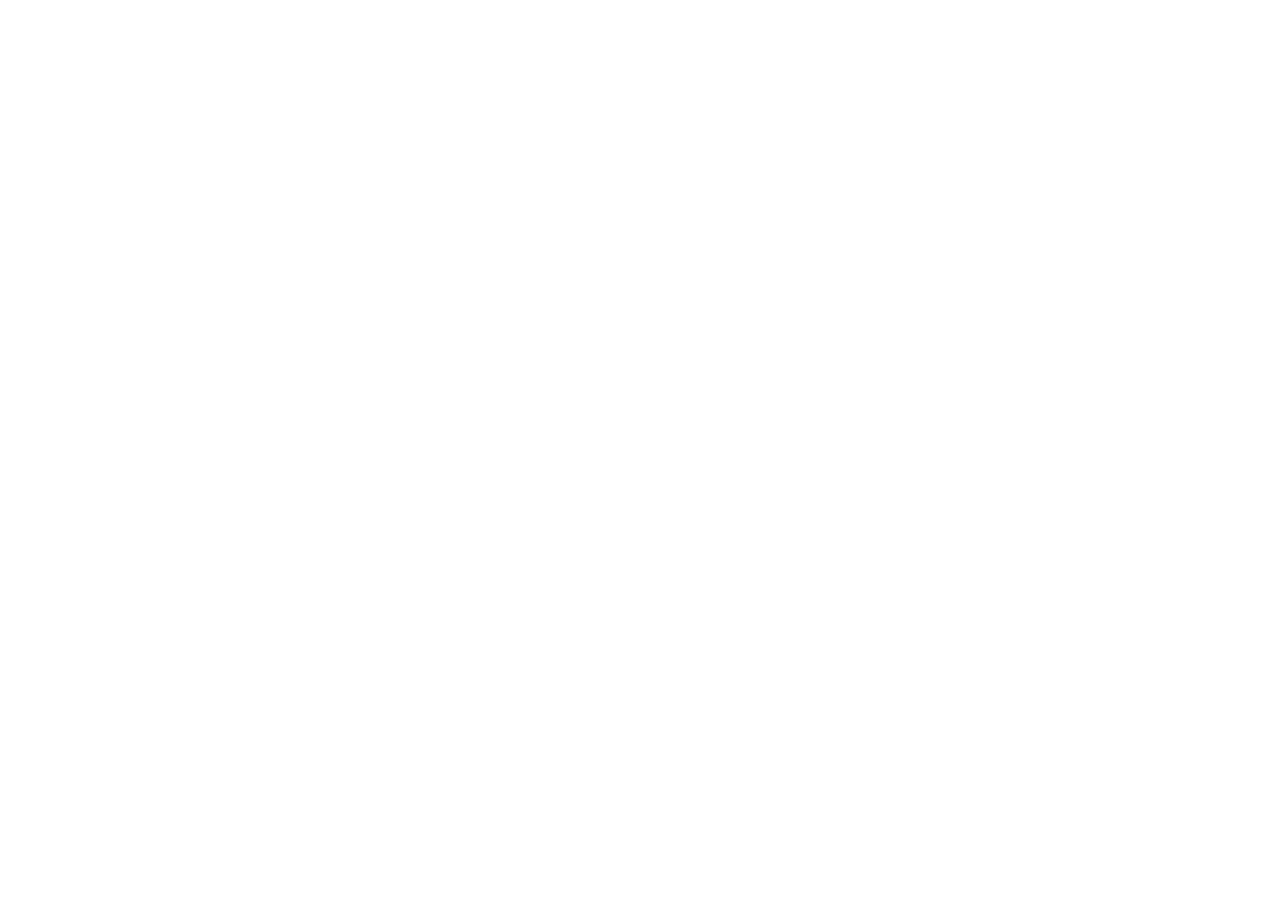
==== app/index.html @ c145f0f5 "'structure'" ====
<!DOCTYPE html>
<html lang="en">

<head>
  <meta charset="UTF-8">
  <meta name="viewport" content="width=device-width, initial-scale=1.0">
  <title>Document</title>
  <link rel="stylesheet" href="css/style.min.css">
</head>

<body>

  <header class="header"></header>
  <div class="wrapper">
    <main class="main"></main>
    <footer class="footer"></footer>
  </div>



  <script src="js/main.min.js"></script>
</body>

</html>
---- app/css/style.min.css ----
html{-webkit-box-sizing:border-box;box-sizing:border-box}*,*::after,*::before{-webkit-box-sizing:inherit;box-sizing:inherit}ul[class],ol[class]{padding:0}body,h1,h2,h3,h4,h5,h6,p,ul,ol,li,figure,figcaption,blockquote,dl,dd{margin:0}ul[class]{list-style:none}img{max-width:100%;display:block}input,button,textarea,select{font:inherit}a{text-decoration:none}html,body{height:100%}.wrapper{display:-webkit-box;display:-ms-flexbox;display:flex;-webkit-box-orient:vertical;-webkit-box-direction:normal;-ms-flex-direction:column;flex-direction:column;min-height:100%}.main{-webkit-box-flex:1;-ms-flex:1 0 auto;flex:1 0 auto}.footer{-webkit-box-flex:0;-ms-flex:0 0 auto;flex:0 0 auto}.container{max-width:1200px;margin:0 auto;padding:0 15px}
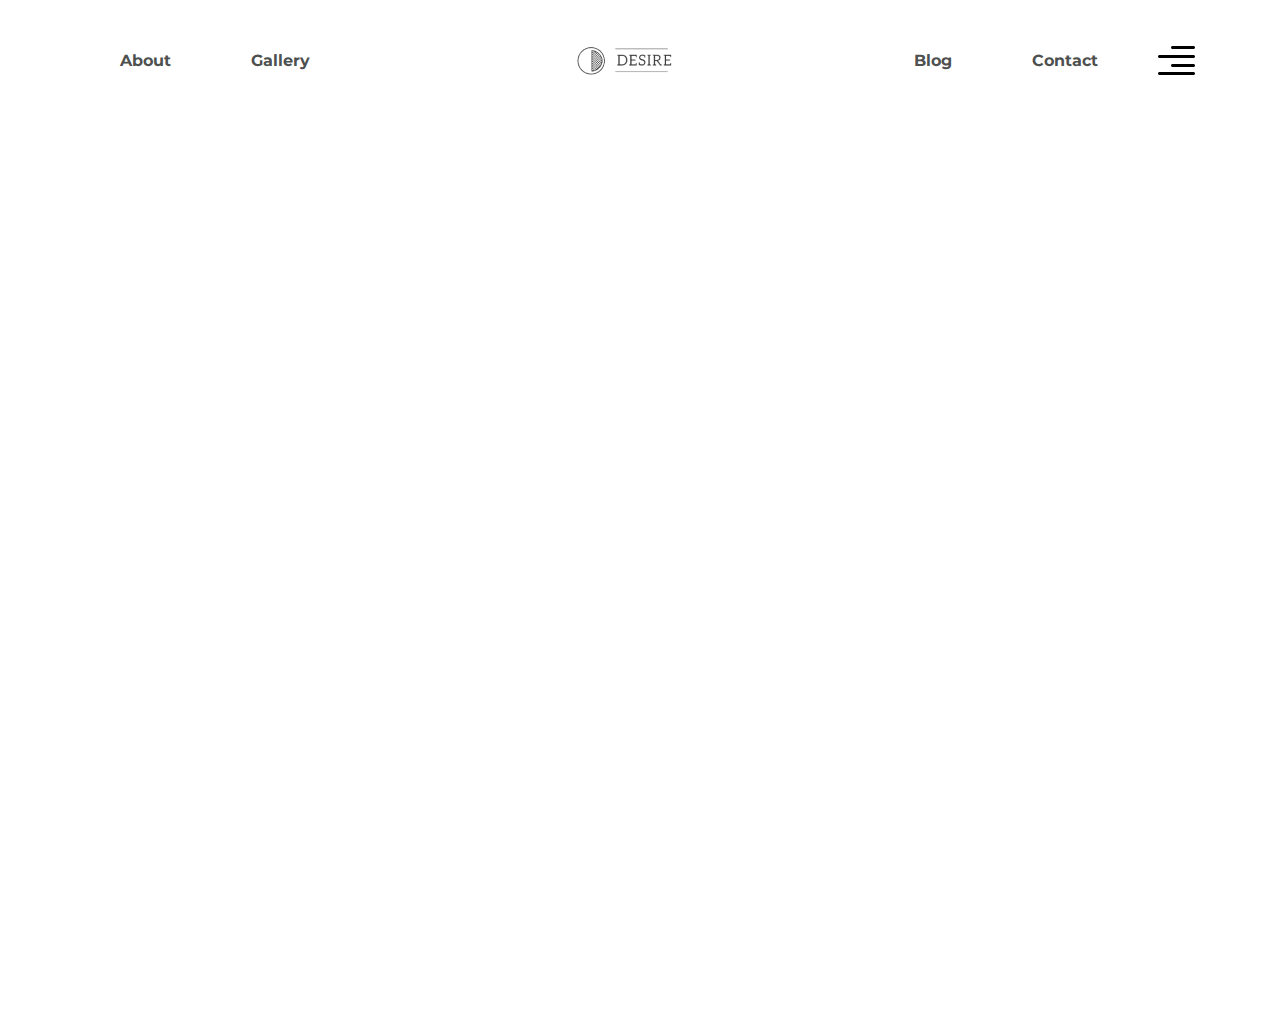
==== commit 6f240d9d: "added header" ====
--- a/app/index.html
+++ b/app/index.html
@@ -5,12 +5,45 @@
   <meta charset="UTF-8">
   <meta name="viewport" content="width=device-width, initial-scale=1.0">
   <title>Document</title>
+  <link rel="preconnect" href="https://fonts.gstatic.com">
+  <link href="https://fonts.googleapis.com/css2?family=Montserrat:wght@700&family=Open+Sans:wght@400;600&display=swap" rel="stylesheet">
   <link rel="stylesheet" href="css/style.min.css">
 </head>
 
 <body>
 
-  <header class="header"></header>
+  <header class="header">
+    <div class="container">
+      <div class="header__inner">
+        <nav class="menu">
+          <ul class="menu__list">
+            <li class="menu__list-item">
+              <a class="menu__list-link" href="#">About</a>
+            </li>
+            <li class="menu__list-item">
+              <a class="menu__list-link" href="#">Gallery</a>
+            </li>
+          </ul>
+        </nav>
+        <a class="logo" href="#">
+          <img src="images/logo.png" alt="logo">
+        </a>
+        <nav class="menu">
+          <ul class="menu__list">
+            <li class="menu__list-item">
+              <a class="menu__list-link" href="#">Blog</a>
+            </li>
+            <li class="menu__list-item">
+              <a class="menu__list-link" href="#">Contact</a>
+            </li>
+          </ul>
+        </nav>
+        <button class="header__btn">
+          <img src="images/icon_menu.svg" alt="icon menu">
+        </button>
+      </div>
+    </div>
+  </header>
   <div class="wrapper">
     <main class="main"></main>
     <footer class="footer"></footer>
--- a/app/css/style.min.css
+++ b/app/css/style.min.css
@@ -1 +1 @@
-html{-webkit-box-sizing:border-box;box-sizing:border-box}*,*::after,*::before{-webkit-box-sizing:inherit;box-sizing:inherit}ul[class],ol[class]{padding:0}body,h1,h2,h3,h4,h5,h6,p,ul,ol,li,figure,figcaption,blockquote,dl,dd{margin:0}ul[class]{list-style:none}img{max-width:100%;display:block}input,button,textarea,select{font:inherit}a{text-decoration:none}html,body{height:100%}.wrapper{display:-webkit-box;display:-ms-flexbox;display:flex;-webkit-box-orient:vertical;-webkit-box-direction:normal;-ms-flex-direction:column;flex-direction:column;min-height:100%}.main{-webkit-box-flex:1;-ms-flex:1 0 auto;flex:1 0 auto}.footer{-webkit-box-flex:0;-ms-flex:0 0 auto;flex:0 0 auto}.container{max-width:1200px;margin:0 auto;padding:0 15px}
+.menu__list-link{font-family:'Montserrat', sans-serif;font-weight:700}html{-webkit-box-sizing:border-box;box-sizing:border-box}*,*::after,*::before{-webkit-box-sizing:inherit;box-sizing:inherit}ul[class],ol[class]{padding:0}body,h1,h2,h3,h4,h5,h6,p,ul,ol,li,figure,figcaption,blockquote,dl,dd{margin:0}ul[class]{list-style:none}img{max-width:100%;display:block}input,button,textarea,select{font:inherit}a{text-decoration:none}html,body{height:100%}body{font-family:'Open Sans', sans-serif;font-weight:400;font-size:16px;line-height:27px}.wrapper{display:-webkit-box;display:-ms-flexbox;display:flex;-webkit-box-orient:vertical;-webkit-box-direction:normal;-ms-flex-direction:column;flex-direction:column;min-height:100%}.main{-webkit-box-flex:1;-ms-flex:1 0 auto;flex:1 0 auto}.footer{-webkit-box-flex:0;-ms-flex:0 0 auto;flex:0 0 auto}.container{max-width:1140px;margin:0 auto;padding:0 15px}.header__inner{display:-webkit-box;display:-ms-flexbox;display:flex;-webkit-box-pack:justify;-ms-flex-pack:justify;justify-content:space-between;-webkit-box-align:center;-ms-flex-align:center;align-items:center;height:120px}.header__btn{background-color:transparent;border:none;padding:0;cursor:pointer}.logo{margin:0 auto}.menu{padding-right:15px}.menu__list{display:-webkit-box;display:-ms-flexbox;display:flex}.menu__list-item{padding-left:35px;padding-right:45px}.menu__list-link{color:rgba(54,56,56,0.9);line-height:22px}
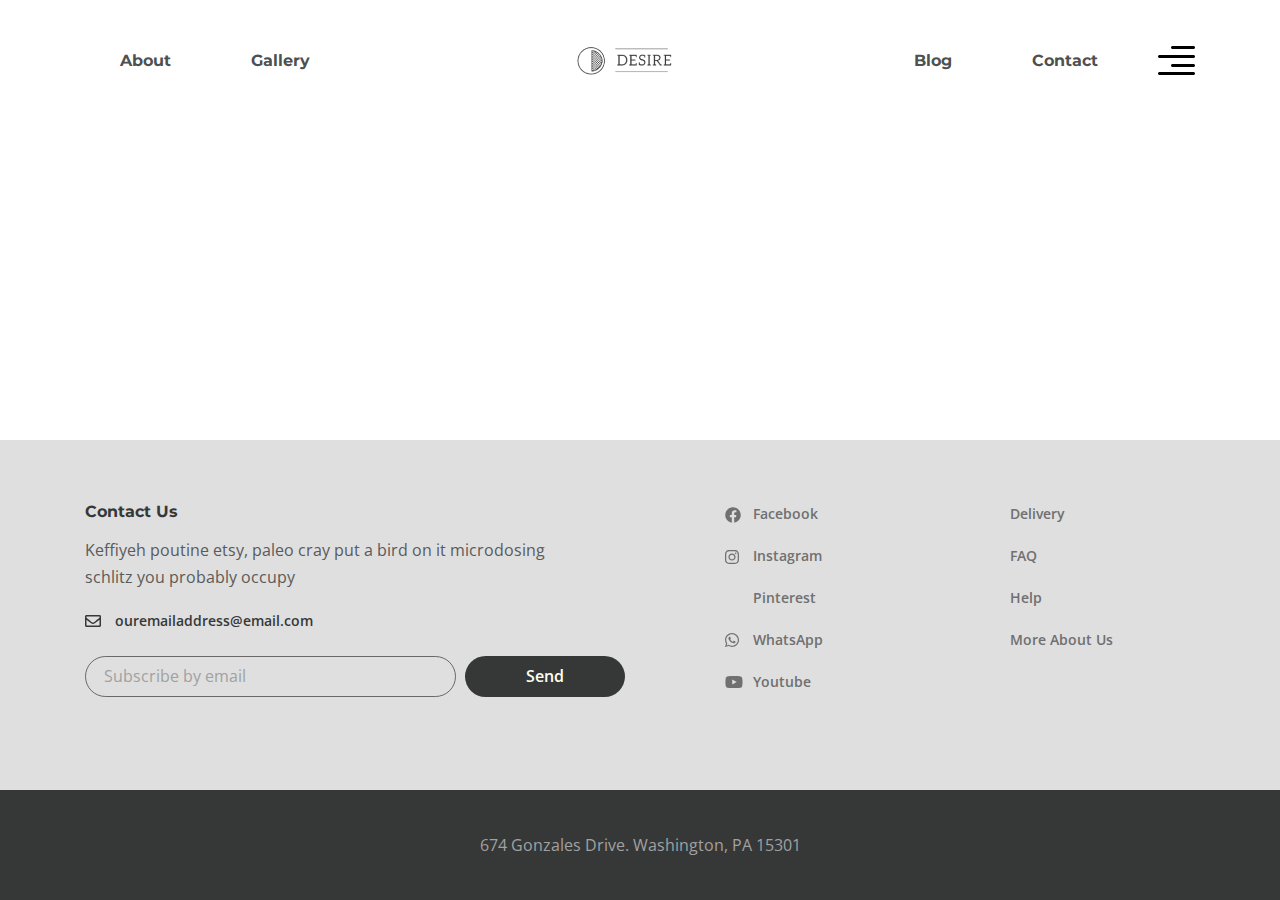
==== commit c32aebba: "added footer" ====
--- a/app/index.html
+++ b/app/index.html
@@ -6,47 +6,110 @@
   <meta name="viewport" content="width=device-width, initial-scale=1.0">
   <title>Document</title>
   <link rel="preconnect" href="https://fonts.gstatic.com">
-  <link href="https://fonts.googleapis.com/css2?family=Montserrat:wght@700&family=Open+Sans:wght@400;600&display=swap" rel="stylesheet">
+  <link href="https://fonts.googleapis.com/css2?family=Montserrat:wght@700&family=Open+Sans:wght@400;600&display=swap"
+    rel="stylesheet">
   <link rel="stylesheet" href="css/style.min.css">
 </head>
 
 <body>
+  <div class="wrapper">
+    <header class="header">
+      <div class="container">
+        <div class="header__inner">
+          <nav class="menu">
+            <ul class="menu__list">
+              <li class="menu__list-item">
+                <a class="menu__list-link" href="#">About</a>
+              </li>
+              <li class="menu__list-item">
+                <a class="menu__list-link" href="#">Gallery</a>
+              </li>
+            </ul>
+          </nav>
+          <a class="logo" href="#">
+            <img src="images/logo.png" alt="logo">
+          </a>
+          <nav class="menu">
+            <ul class="menu__list">
+              <li class="menu__list-item">
+                <a class="menu__list-link" href="#">Blog</a>
+              </li>
+              <li class="menu__list-item">
+                <a class="menu__list-link" href="#">Contact</a>
+              </li>
+            </ul>
+          </nav>
+          <button class="header__btn">
+            <img src="images/icon_menu.svg" alt="icon menu">
+          </button>
+        </div>
+      </div>
+    </header>
 
-  <header class="header">
-    <div class="container">
-      <div class="header__inner">
-        <nav class="menu">
-          <ul class="menu__list">
-            <li class="menu__list-item">
-              <a class="menu__list-link" href="#">About</a>
-            </li>
-            <li class="menu__list-item">
-              <a class="menu__list-link" href="#">Gallery</a>
-            </li>
-          </ul>
-        </nav>
-        <a class="logo" href="#">
-          <img src="images/logo.png" alt="logo">
-        </a>
-        <nav class="menu">
-          <ul class="menu__list">
-            <li class="menu__list-item">
-              <a class="menu__list-link" href="#">Blog</a>
-            </li>
-            <li class="menu__list-item">
-              <a class="menu__list-link" href="#">Contact</a>
-            </li>
-          </ul>
-        </nav>
-        <button class="header__btn">
-          <img src="images/icon_menu.svg" alt="icon menu">
-        </button>
+    <main class="main"></main>
+    <footer class="footer">
+      <div class="footer__content">
+        <div class="container">
+          <div class="footer__inner">
+            <div class="footer__info">
+              <h6 class="footer__info-title">
+                Contact Us
+              </h6>
+              <p class="footer__info-text">
+                Keffiyeh poutine etsy, paleo cray put a bird on it microdosing schlitz you probably occupy
+              </p>
+              <a class="footer__info-email" href="mailto:ouremailaddress@email.com">
+                ouremailaddress@email.com
+              </a>
+              <form class="footer__form">
+                <input class="footer__form-input" type="email" placeholder="Subscribe by email">
+                <button class="footer__form-button" type="submit">Send</button>
+              </form>
+            </div>
+            <ul class="footer__social">
+              <li class="footer__social-item">
+                <a class="footer__social-link footer__social-link--facebook" href="#">Facebook</a>
+              </li>
+              <li class="footer__social-item">
+                <a class="footer__social-link footer__social-link--instagram" href="#">Instagram</a>
+              </li>
+              <li class="footer__social-item">
+                <a class="footer__social-link footer__social-link--pinterest" href="#">Pinterest</a>
+              </li>
+              <li class="footer__social-item">
+                <a class="footer__social-link footer__social-link--whatsapp" href="#">WhatsApp</a>
+              </li>
+              <li class="footer__social-item">
+                <a class="footer__social-link footer__social-link--youtube" href="#">Youtube</a>
+              </li>
+            </ul>
+            <nav class="footer__menu">
+              <ul class="footer__menu-list">
+                <li class="footer__menu-item">
+                  <a class="footer__menu-link" href="#">Delivery</a>
+                </li>
+                <li class="footer__menu-item">
+                  <a class="footer__menu-link" href="#">FAQ</a>
+                </li>
+                <li class="footer__menu-item">
+                  <a class="footer__menu-link" href="#">Help</a>
+                </li>
+                <li class="footer__menu-item">
+                  <a class="footer__menu-link" href="#">More About Us</a>
+                </li>
+              </ul>
+            </nav>
+          </div>
+        </div>
       </div>
-    </div>
-  </header>
-  <div class="wrapper">
-    <main class="main"></main>
-    <footer class="footer"></footer>
+      <div class="footer__copyright">
+        <div class="container">
+          <p>
+            674 Gonzales Drive. Washington, PA 15301
+          </p>
+        </div>
+      </div>
+    </footer>
   </div>
 
 
--- a/app/css/style.min.css
+++ b/app/css/style.min.css
@@ -1 +1 @@
-.menu__list-link{font-family:'Montserrat', sans-serif;font-weight:700}html{-webkit-box-sizing:border-box;box-sizing:border-box}*,*::after,*::before{-webkit-box-sizing:inherit;box-sizing:inherit}ul[class],ol[class]{padding:0}body,h1,h2,h3,h4,h5,h6,p,ul,ol,li,figure,figcaption,blockquote,dl,dd{margin:0}ul[class]{list-style:none}img{max-width:100%;display:block}input,button,textarea,select{font:inherit}a{text-decoration:none}html,body{height:100%}body{font-family:'Open Sans', sans-serif;font-weight:400;font-size:16px;line-height:27px}.wrapper{display:-webkit-box;display:-ms-flexbox;display:flex;-webkit-box-orient:vertical;-webkit-box-direction:normal;-ms-flex-direction:column;flex-direction:column;min-height:100%}.main{-webkit-box-flex:1;-ms-flex:1 0 auto;flex:1 0 auto}.footer{-webkit-box-flex:0;-ms-flex:0 0 auto;flex:0 0 auto}.container{max-width:1140px;margin:0 auto;padding:0 15px}.header__inner{display:-webkit-box;display:-ms-flexbox;display:flex;-webkit-box-pack:justify;-ms-flex-pack:justify;justify-content:space-between;-webkit-box-align:center;-ms-flex-align:center;align-items:center;height:120px}.header__btn{background-color:transparent;border:none;padding:0;cursor:pointer}.logo{margin:0 auto}.menu{padding-right:15px}.menu__list{display:-webkit-box;display:-ms-flexbox;display:flex}.menu__list-item{padding-left:35px;padding-right:45px}.menu__list-link{color:rgba(54,56,56,0.9);line-height:22px}
+.menu__list-link,.footer__info-title{font-family:'Montserrat', sans-serif;font-weight:700}html{-webkit-box-sizing:border-box;box-sizing:border-box}*,*::after,*::before{-webkit-box-sizing:inherit;box-sizing:inherit}ul[class],ol[class]{padding:0}body,h1,h2,h3,h4,h5,h6,p,ul,ol,li,figure,figcaption,blockquote,dl,dd{margin:0;font-size:inherit}ul[class]{list-style:none}img{max-width:100%;display:block}input,button,textarea,select{font:inherit}a{text-decoration:none}html,body{height:100%}body{font-family:'Open Sans', sans-serif;font-weight:400;font-size:16px;line-height:27px;color:#5a5a5a}.wrapper{display:-webkit-box;display:-ms-flexbox;display:flex;-webkit-box-orient:vertical;-webkit-box-direction:normal;-ms-flex-direction:column;flex-direction:column;min-height:100%}.main{-webkit-box-flex:1;-ms-flex:1 0 auto;flex:1 0 auto}.footer{-webkit-box-flex:0;-ms-flex:0 0 auto;flex:0 0 auto}.container{max-width:1140px;margin:0 auto;padding:0 15px}.header__inner{display:-webkit-box;display:-ms-flexbox;display:flex;-webkit-box-pack:justify;-ms-flex-pack:justify;justify-content:space-between;-webkit-box-align:center;-ms-flex-align:center;align-items:center;height:120px}.header__btn{background-color:transparent;border:none;padding:0;cursor:pointer}.logo{margin:0 auto}.menu{padding-right:15px}.menu__list{display:-webkit-box;display:-ms-flexbox;display:flex}.menu__list-item{padding-left:35px;padding-right:45px}.menu__list-link{color:rgba(54,56,56,0.9);line-height:22px}.footer__content{background:#dfdfdf;padding:60px 0 80px}.footer__inner{display:-webkit-box;display:-ms-flexbox;display:flex;-webkit-box-pack:justify;-ms-flex-pack:justify;justify-content:space-between}.footer__info{width:540px}.footer__info-title{color:#363838;margin-bottom:14px;line-height:23px}.footer__info-text{margin-bottom:16px;max-width:475px}.footer__info-email{font-weight:600;font-size:14px;color:#363838;margin-bottom:22px;padding-left:30px;display:inline-block;position:relative}.footer__info-email::before{content:'';background-image:url(../images/envelope.svg);position:absolute;top:8px;left:0;width:16px;height:12px}.footer__form{display:-webkit-box;display:-ms-flexbox;display:flex}.footer__form-input{padding:6px 10px 6px 18px;border-radius:21px;background-color:transparent;border:1px solid rgba(56,54,54,0.7);outline:none;width:100%}.footer__form-input::-webkit-input-placeholder{font-family:'Open Sans', sans-serif;font-weight:400;font-size:16px;line-height:27px;color:#a1a1a1}.footer__form-input::-moz-placeholder{font-family:'Open Sans', sans-serif;font-weight:400;font-size:16px;line-height:27px;color:#a1a1a1}.footer__form-input:-ms-input-placeholder{font-family:'Open Sans', sans-serif;font-weight:400;font-size:16px;line-height:27px;color:#a1a1a1}.footer__form-input::-ms-input-placeholder{font-family:'Open Sans', sans-serif;font-weight:400;font-size:16px;line-height:27px;color:#a1a1a1}.footer__form-input::placeholder{font-family:'Open Sans', sans-serif;font-weight:400;font-size:16px;line-height:27px;color:#a1a1a1}.footer__form-button{background-color:#363838;border:none;color:#fffff0;border-radius:21px;font-weight:600;padding:6px 12px;min-width:160px;margin-left:9px;cursor:pointer}.footer__social{width:125px;margin-right:auto;margin-left:100px}.footer__social-link{padding-left:28px;position:relative}.footer__social-link::before{content:'';position:absolute;left:0;top:3px;width:16px;height:16px}.footer__social-link--facebook::before{background-image:url(../images/facebook.svg)}.footer__social-link--instagram::before{background-image:url(../images/instagram.svg);width:14px;height:14px;top:4px}.footer__social-link--pinterest::before{background-image:url(../images/pinterest.svg)}.footer__social-link--whatsapp::before{background-image:url(../images/whatsapp.svg);width:14px;height:14px}.footer__social-link--youtube::before{background-image:url(../images/youtube.svg);width:18px;height:12px;top:4px}.footer__social-item,.footer__menu-item{margin-bottom:15px;font-weight:600;font-size:14px}.footer__social-link,.footer__menu-link{color:#707070}.footer__menu{margin-right:60px;width:125px}.footer__copyright{background-color:#363838;color:#a1a1a1;text-align:center;padding:42px 0 41px}
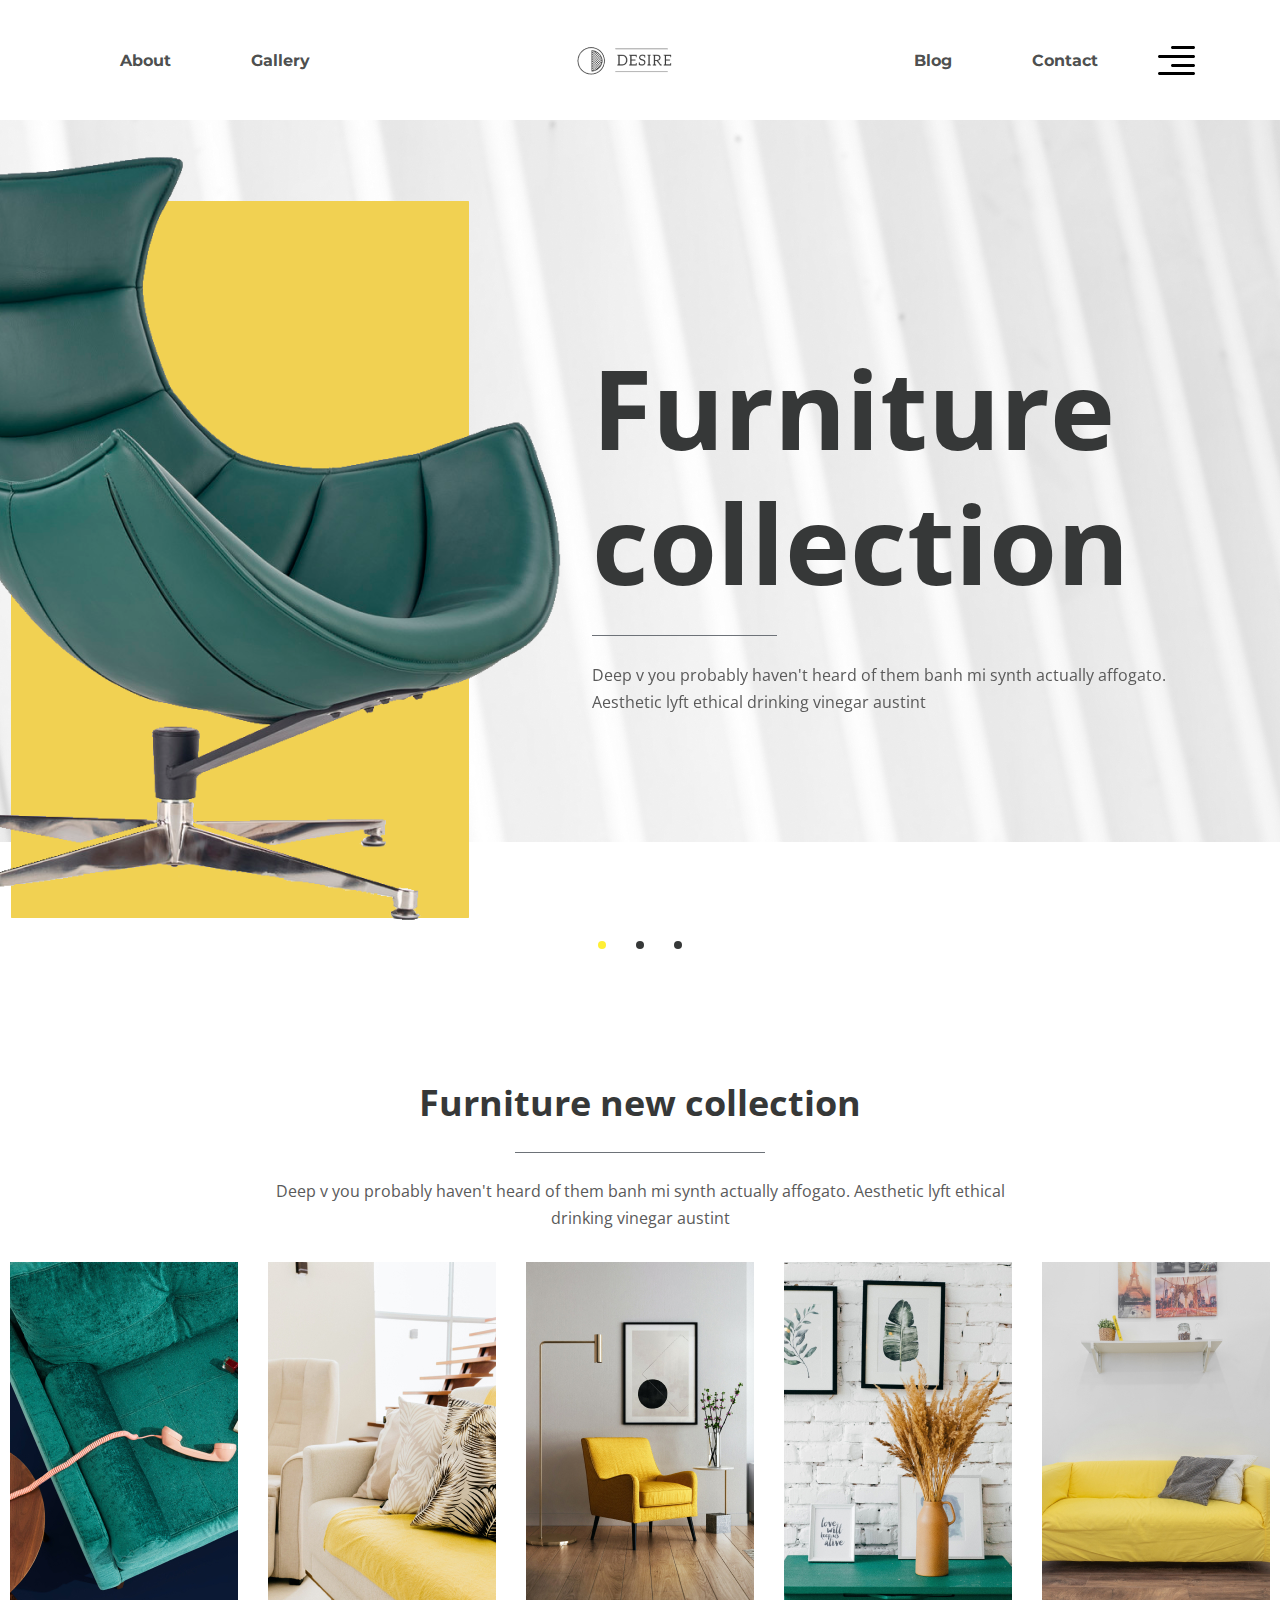
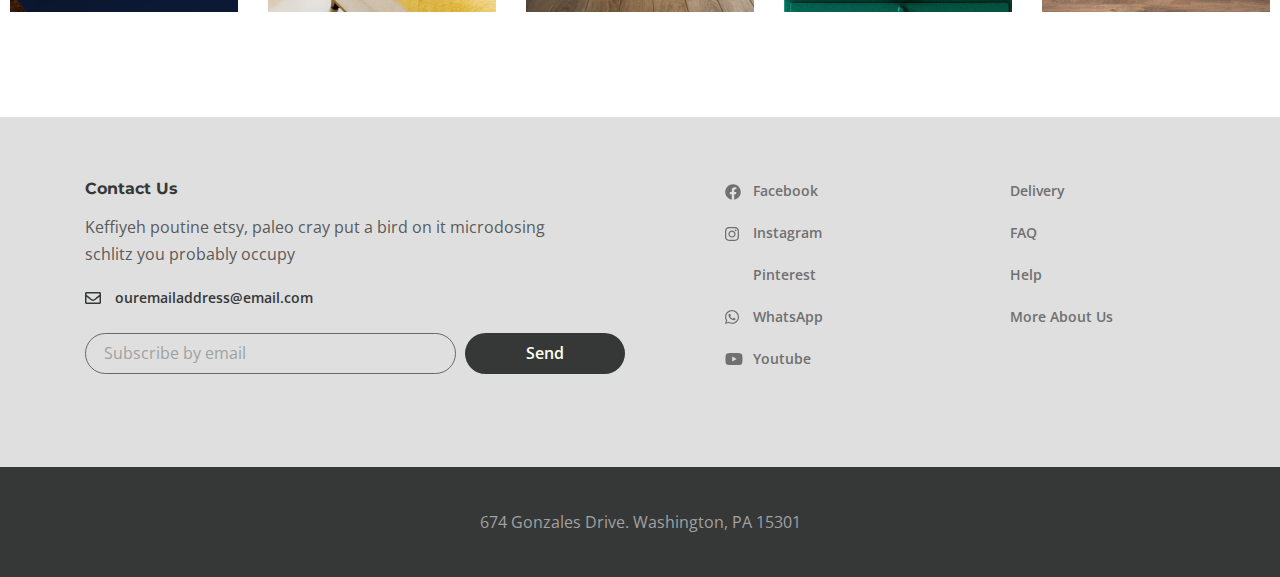
==== commit a821143b: "added new-collection" ====
--- a/app/index.html
+++ b/app/index.html
@@ -42,11 +42,145 @@
           <button class="header__btn">
             <img src="images/icon_menu.svg" alt="icon menu">
           </button>
+          <div class="rightside-menu rightside-menu--close">
+            <button class="rightside-menu__close">
+              <img src="images/close.svg" alt="">
+            </button>
+            <div class="rightside-menu__content">
+              <a class="rightside-menu__logo" href="">
+                <img src="images/logo-big.svg" alt="logo">
+              </a>
+              <h4 class="rightside-menu__title">
+                Furniture for life
+              </h4>
+              <p class="rightside-menu__text">
+                Sustainable hot chicken skateboard, dreamcatcher meggings actually squid. Slow-carb everyday carry +1
+                art party microdosing, put a bird on it brooklyn
+              </p>
+              <img class="rightside-menu__image" src="images/content/rightside-img.jpg" alt="">
+            </div>
+          </div>
         </div>
       </div>
     </header>
 
-    <main class="main"></main>
+    <main class="main">
+      <section class="top">
+        <div class="top__inner">
+          <div class="top__slider">
+            <div class="top__slider-item">
+              <img class="top__slider-img" src="images/content/slider-img.png" alt="images">
+              <div class="top__slider-info">
+                <h2 class="top__slider-title">
+                  Furniture
+                  collection
+                </h2>
+                <p class="top__slider-text">
+                  Deep v you probably haven't heard of them banh mi synth actually affogato. Aesthetic lyft ethical
+                  drinking vinegar austint
+                </p>
+              </div>
+            </div>
+            <div class="top__slider-item">
+              <img class="top__slider-img" src="images/content/slider-img.png" alt="images">
+              <div class="top__slider-info">
+                <h2 class="top__slider-title">
+                  Furniture
+                  collection
+                </h2>
+                <p class="top__slider-text">
+                  Deep v you probably haven't heard of them banh mi synth actually affogato. Aesthetic lyft ethical
+                  drinking vinegar austint
+                </p>
+              </div>
+            </div>
+            <div class="top__slider-item">
+              <img class="top__slider-img" src="images/content/slider-img.png" alt="images">
+              <div class="top__slider-info">
+                <h2 class="top__slider-title">
+                  Furniture
+                  collection
+                </h2>
+                <p class="top__slider-text">
+                  Deep v you probably haven't heard of them banh mi synth actually affogato. Aesthetic lyft ethical
+                  drinking vinegar austint
+                </p>
+              </div>
+            </div>
+          </div>
+        </div>
+      </section>
+
+      <section class="new-collection">
+        <div class="container-fluid">
+          <h3 class="new-collection__title">
+            Furniture new collection
+          </h3>
+          <p class="new-collection__text">
+            Deep v you probably haven't heard of them banh mi synth actually affogato. Aesthetic lyft ethical drinking vinegar austint
+          </p>
+          <div class="collection">
+            <a class="collection__item" href="#">
+              <img class="collection__images" src="images/content/collection-1.jpg" alt="">
+              <div class="collection__info">
+                <h6 class="collection__info-title">
+                  Truffaut literally trust
+                </h6>
+                <p class="collection__info-text">
+                  Living room furntiture | Chair
+                </p>
+              </div>
+            </a>
+            <a class="collection__item" href="#">
+              <img class="collection__images" src="images/content/collection-2.jpg" alt="">
+              <div class="collection__info">
+                <h6 class="collection__info-title">
+                  Truffaut literally trust
+                </h6>
+                <p class="collection__info-text">
+                  Living room furntiture | Chair
+                </p>
+              </div>
+            </a>
+            <a class="collection__item" href="#">
+              <img class="collection__images" src="images/content/collection-3.jpg" alt="">
+              <div class="collection__info">
+                <h6 class="collection__info-title">
+                  Truffaut literally trust
+                </h6>
+                <p class="collection__info-text">
+                  Living room furntiture | Chair
+                </p>
+              </div>
+            </a>
+            <a class="collection__item" href="#">
+              <img class="collection__images" src="images/content/collection-4.jpg" alt="">
+              <div class="collection__info">
+                <h6 class="collection__info-title">
+                  Truffaut literally trust
+                </h6>
+                <p class="collection__info-text">
+                  Living room furntiture | Chair
+                </p>
+              </div>
+            </a>
+            <a class="collection__item" href="#">
+              <img class="collection__images" src="images/content/collection-5.jpg" alt="">
+              <div class="collection__info">
+                <h6 class="collection__info-title">
+                  Truffaut literally trust
+                </h6>
+                <p class="collection__info-text">
+                  Living room furntiture | Chair
+                </p>
+              </div>
+            </a>
+          </div>
+        </div>
+      </section>
+
+    </main>
+
     <footer class="footer">
       <div class="footer__content">
         <div class="container">
--- a/app/css/style.min.css
+++ b/app/css/style.min.css
@@ -1 +1 @@
-.menu__list-link,.footer__info-title{font-family:'Montserrat', sans-serif;font-weight:700}html{-webkit-box-sizing:border-box;box-sizing:border-box}*,*::after,*::before{-webkit-box-sizing:inherit;box-sizing:inherit}ul[class],ol[class]{padding:0}body,h1,h2,h3,h4,h5,h6,p,ul,ol,li,figure,figcaption,blockquote,dl,dd{margin:0;font-size:inherit}ul[class]{list-style:none}img{max-width:100%;display:block}input,button,textarea,select{font:inherit}a{text-decoration:none}html,body{height:100%}body{font-family:'Open Sans', sans-serif;font-weight:400;font-size:16px;line-height:27px;color:#5a5a5a}.wrapper{display:-webkit-box;display:-ms-flexbox;display:flex;-webkit-box-orient:vertical;-webkit-box-direction:normal;-ms-flex-direction:column;flex-direction:column;min-height:100%}.main{-webkit-box-flex:1;-ms-flex:1 0 auto;flex:1 0 auto}.footer{-webkit-box-flex:0;-ms-flex:0 0 auto;flex:0 0 auto}.container{max-width:1140px;margin:0 auto;padding:0 15px}.header__inner{display:-webkit-box;display:-ms-flexbox;display:flex;-webkit-box-pack:justify;-ms-flex-pack:justify;justify-content:space-between;-webkit-box-align:center;-ms-flex-align:center;align-items:center;height:120px}.header__btn{background-color:transparent;border:none;padding:0;cursor:pointer}.logo{margin:0 auto}.menu{padding-right:15px}.menu__list{display:-webkit-box;display:-ms-flexbox;display:flex}.menu__list-item{padding-left:35px;padding-right:45px}.menu__list-link{color:rgba(54,56,56,0.9);line-height:22px}.footer__content{background:#dfdfdf;padding:60px 0 80px}.footer__inner{display:-webkit-box;display:-ms-flexbox;display:flex;-webkit-box-pack:justify;-ms-flex-pack:justify;justify-content:space-between}.footer__info{width:540px}.footer__info-title{color:#363838;margin-bottom:14px;line-height:23px}.footer__info-text{margin-bottom:16px;max-width:475px}.footer__info-email{font-weight:600;font-size:14px;color:#363838;margin-bottom:22px;padding-left:30px;display:inline-block;position:relative}.footer__info-email::before{content:'';background-image:url(../images/envelope.svg);position:absolute;top:8px;left:0;width:16px;height:12px}.footer__form{display:-webkit-box;display:-ms-flexbox;display:flex}.footer__form-input{padding:6px 10px 6px 18px;border-radius:21px;background-color:transparent;border:1px solid rgba(56,54,54,0.7);outline:none;width:100%}.footer__form-input::-webkit-input-placeholder{font-family:'Open Sans', sans-serif;font-weight:400;font-size:16px;line-height:27px;color:#a1a1a1}.footer__form-input::-moz-placeholder{font-family:'Open Sans', sans-serif;font-weight:400;font-size:16px;line-height:27px;color:#a1a1a1}.footer__form-input:-ms-input-placeholder{font-family:'Open Sans', sans-serif;font-weight:400;font-size:16px;line-height:27px;color:#a1a1a1}.footer__form-input::-ms-input-placeholder{font-family:'Open Sans', sans-serif;font-weight:400;font-size:16px;line-height:27px;color:#a1a1a1}.footer__form-input::placeholder{font-family:'Open Sans', sans-serif;font-weight:400;font-size:16px;line-height:27px;color:#a1a1a1}.footer__form-button{background-color:#363838;border:none;color:#fffff0;border-radius:21px;font-weight:600;padding:6px 12px;min-width:160px;margin-left:9px;cursor:pointer}.footer__social{width:125px;margin-right:auto;margin-left:100px}.footer__social-link{padding-left:28px;position:relative}.footer__social-link::before{content:'';position:absolute;left:0;top:3px;width:16px;height:16px}.footer__social-link--facebook::before{background-image:url(../images/facebook.svg)}.footer__social-link--instagram::before{background-image:url(../images/instagram.svg);width:14px;height:14px;top:4px}.footer__social-link--pinterest::before{background-image:url(../images/pinterest.svg)}.footer__social-link--whatsapp::before{background-image:url(../images/whatsapp.svg);width:14px;height:14px}.footer__social-link--youtube::before{background-image:url(../images/youtube.svg);width:18px;height:12px;top:4px}.footer__social-item,.footer__menu-item{margin-bottom:15px;font-weight:600;font-size:14px}.footer__social-link,.footer__menu-link{color:#707070}.footer__menu{margin-right:60px;width:125px}.footer__copyright{background-color:#363838;color:#a1a1a1;text-align:center;padding:42px 0 41px}
+.menu__list-link,.footer__info-title,.rightside-menu__title{font-family:'Montserrat', sans-serif;font-weight:700}html{-webkit-box-sizing:border-box;box-sizing:border-box}*,*::after,*::before{-webkit-box-sizing:inherit;box-sizing:inherit}ul[class],ol[class]{padding:0}body,h1,h2,h3,h4,h5,h6,p,ul,ol,li,figure,figcaption,blockquote,dl,dd{margin:0;font-size:inherit}ul[class]{list-style:none}img{max-width:100%;display:block}input,button,textarea,select{font:inherit}a{text-decoration:none}.slick-slider{position:relative;display:block;-webkit-box-sizing:border-box;box-sizing:border-box;-webkit-touch-callout:none;-webkit-user-select:none;-moz-user-select:none;-ms-user-select:none;user-select:none;-ms-touch-action:pan-y;touch-action:pan-y;-webkit-tap-highlight-color:transparent}.slick-list{position:relative;overflow:hidden;display:block;margin:0;padding:0}.slick-list:focus{outline:none}.slick-list.dragging{cursor:pointer;cursor:hand}.slick-slider .slick-track,.slick-slider .slick-list{-webkit-transform:translate3d(0, 0, 0);-ms-transform:translate3d(0, 0, 0);transform:translate3d(0, 0, 0)}.slick-track{position:relative;left:0;top:0;display:block;margin-left:auto;margin-right:auto}.slick-track:before,.slick-track:after{content:"";display:table}.slick-track:after{clear:both}.slick-loading .slick-track{visibility:hidden}.slick-slide{float:left;height:100%;min-height:1px;display:none}[dir="rtl"] .slick-slide{float:right}.slick-slide img{display:block}.slick-slide.slick-loading img{display:none}.slick-slide.dragging img{pointer-events:none}.slick-initialized .slick-slide{display:block}.slick-loading .slick-slide{visibility:hidden}.slick-vertical .slick-slide{display:block;height:auto;border:1px solid transparent}.slick-arrow.slick-hidden{display:none}html,body{height:100%}body{font-family:'Open Sans', sans-serif;font-weight:400;font-size:16px;line-height:27px;color:#5a5a5a;overflow-x:hidden;min-width:320px}.wrapper{display:-webkit-box;display:-ms-flexbox;display:flex;-webkit-box-orient:vertical;-webkit-box-direction:normal;-ms-flex-direction:column;flex-direction:column;min-height:100%}.main{-webkit-box-flex:1;-ms-flex:1 0 auto;flex:1 0 auto}.footer{-webkit-box-flex:0;-ms-flex:0 0 auto;flex:0 0 auto}.container{max-width:1140px;margin:0 auto;padding:0 15px}.container-fluid{max-width:1920px;margin:0 auto;padding:0 10px}.slick-dots{display:-webkit-box;display:-ms-flexbox;display:flex;-webkit-box-pack:center;-ms-flex-pack:center;justify-content:center;-webkit-box-align:center;-ms-flex-align:center;align-items:center}.slick-dots li{margin:0 15px}.slick-dots button{background-color:#363838;border:none;width:8px;height:8px;border-radius:50%;padding:0;font-size:0}.slick-dots li.slick-active button{background:#ffef35}.header__inner{display:-webkit-box;display:-ms-flexbox;display:flex;-webkit-box-pack:justify;-ms-flex-pack:justify;justify-content:space-between;-webkit-box-align:center;-ms-flex-align:center;align-items:center;height:120px}.header__btn{background-color:transparent;border:none;padding:0;cursor:pointer}.logo{margin:0 auto}.menu{padding-right:15px}.menu__list{display:-webkit-box;display:-ms-flexbox;display:flex}.menu__list-item{padding-left:35px;padding-right:45px}.menu__list-link{color:rgba(54,56,56,0.9);line-height:22px}.footer__content{background:#dfdfdf;padding:60px 0 80px}.footer__inner{display:-webkit-box;display:-ms-flexbox;display:flex;-webkit-box-pack:justify;-ms-flex-pack:justify;justify-content:space-between}.footer__info{width:540px}.footer__info-title{color:#363838;margin-bottom:14px;line-height:23px}.footer__info-text{margin-bottom:16px;max-width:475px}.footer__info-email{font-weight:600;font-size:14px;color:#363838;margin-bottom:22px;padding-left:30px;display:inline-block;position:relative}.footer__info-email::before{content:'';background-image:url(../images/envelope.svg);position:absolute;top:8px;left:0;width:16px;height:12px}.footer__form{display:-webkit-box;display:-ms-flexbox;display:flex}.footer__form-input{padding:6px 10px 6px 18px;border-radius:21px;background-color:transparent;border:1px solid rgba(56,54,54,0.7);outline:none;width:100%}.footer__form-input::-webkit-input-placeholder{font-family:'Open Sans', sans-serif;font-weight:400;font-size:16px;line-height:27px;color:#a1a1a1}.footer__form-input::-moz-placeholder{font-family:'Open Sans', sans-serif;font-weight:400;font-size:16px;line-height:27px;color:#a1a1a1}.footer__form-input:-ms-input-placeholder{font-family:'Open Sans', sans-serif;font-weight:400;font-size:16px;line-height:27px;color:#a1a1a1}.footer__form-input::-ms-input-placeholder{font-family:'Open Sans', sans-serif;font-weight:400;font-size:16px;line-height:27px;color:#a1a1a1}.footer__form-input::placeholder{font-family:'Open Sans', sans-serif;font-weight:400;font-size:16px;line-height:27px;color:#a1a1a1}.footer__form-button{background-color:#363838;border:none;color:#fffff0;border-radius:21px;font-weight:600;padding:6px 12px;min-width:160px;margin-left:9px;cursor:pointer}.footer__social{width:125px;margin-right:auto;margin-left:100px}.footer__social-link{padding-left:28px;position:relative}.footer__social-link::before{content:'';position:absolute;left:0;top:3px;width:16px;height:16px}.footer__social-link--facebook::before{background-image:url(../images/facebook.svg)}.footer__social-link--instagram::before{background-image:url(../images/instagram.svg);width:14px;height:14px;top:4px}.footer__social-link--pinterest::before{background-image:url(../images/pinterest.svg)}.footer__social-link--whatsapp::before{background-image:url(../images/whatsapp.svg);width:14px;height:14px}.footer__social-link--youtube::before{background-image:url(../images/youtube.svg);width:18px;height:12px;top:4px}.footer__social-item,.footer__menu-item{margin-bottom:15px;font-weight:600;font-size:14px}.footer__social-link,.footer__menu-link{color:#707070}.footer__menu{margin-right:60px;width:125px}.footer__copyright{background-color:#363838;color:#a1a1a1;text-align:center;padding:42px 0 41px}.rightside-menu{position:absolute;right:0;top:0;bottom:0;max-width:694px;width:100%;background:#fff;padding-top:40px;-webkit-box-shadow:-2px 3px 17px 0px #000;box-shadow:-2px 3px 17px 0px #000;-webkit-transition:all .5s;-o-transition:all .5s;transition:all .5s}.rightside-menu.rightside-menu--close{-webkit-transform:translateX(500%);-ms-transform:translateX(500%);transform:translateX(500%)}.rightside-menu__close{background-color:transparent;border:none;padding:0;cursor:pointer;margin-left:50px;margin-bottom:60px;outline:none}.rightside-menu__content{text-align:center;max-width:485px;margin:0 auto}.rightside-menu__logo{margin-bottom:40px;display:inline-block}.rightside-menu__title{color:#363838;font-size:36px;line-height:51px;position:relative;margin-bottom:17px;padding-bottom:17px}.rightside-menu__title::after{content:'';position:absolute;bottom:0;left:0;right:0;max-width:252px;margin:0 auto;height:1px;background:#6d7278}.rightside-menu__text{margin-bottom:75px}.rightside-menu__images{max-width:485px}.top__inner{padding-bottom:70px;position:relative}.top__inner::after{content:'';position:absolute;background-image:url(../images/slider-bg.jpg);width:100%;height:722px;top:0;z-index:-1}.top__slider-item{display:-webkit-box !important;display:-ms-flexbox !important;display:flex !important;-webkit-box-pack:center;-ms-flex-pack:center;justify-content:center;-webkit-box-align:center;-ms-flex-align:center;align-items:center}.top__slider-img{margin-left:-14%;max-width:703px;height:815px;-o-object-fit:cover;object-fit:cover}.top__slider-info{max-width:645px;margin-left:25px}.top__slider-title{color:#363838;font-size:110px;line-height:135px;padding-bottom:26px;margin-bottom:26px;position:relative}.top__slider-title::after{content:'';position:absolute;left:0;bottom:0;height:1px;width:185px;background:#6d7278}.top__slider-text{max-width:585px}.new-collection{text-align:center;padding:45px 0 105px}.new-collection__title{color:#363838;font-size:36px;line-height:51px;padding-bottom:25px;margin-bottom:25px;position:relative}.new-collection__title::after{content:'';position:absolute;height:1px;width:250px;bottom:0;left:0;right:0;margin:0 auto;background:#6d7278}.new-collection__text{max-width:730px;margin:0 auto 30px}.collection{display:-ms-grid;display:grid;-ms-grid-columns:(1fr)[5];grid-template-columns:repeat(5, 1fr);grid-gap:30px}.collection__item{position:relative}.collection__item:hover .collection__info{opacity:1}.collection__images{min-height:350px;-o-object-fit:cover;object-fit:cover}.collection__info{position:absolute;top:0;left:0;bottom:0;right:0;background-color:rgba(255,255,255,0.7);padding:10px;display:-webkit-box;display:-ms-flexbox;display:flex;-webkit-box-orient:vertical;-webkit-box-direction:normal;-ms-flex-direction:column;flex-direction:column;-webkit-box-align:center;-ms-flex-align:center;align-items:center;-webkit-box-pack:center;-ms-flex-pack:center;justify-content:center;opacity:0;-webkit-transition:all .4s;-o-transition:all .4s;transition:all .4s}.collection__info-title{font-size:20px;line-height:25px;color:#363838;padding-bottom:19px;margin-bottom:19px;position:relative}.collection__info-title::after{content:'';bottom:0;position:absolute;height:1px;background:#6d7278;width:80%;margin:0 auto;left:0;right:0}.collection__info-text{font-weight:600;font-size:14px;color:#707070}
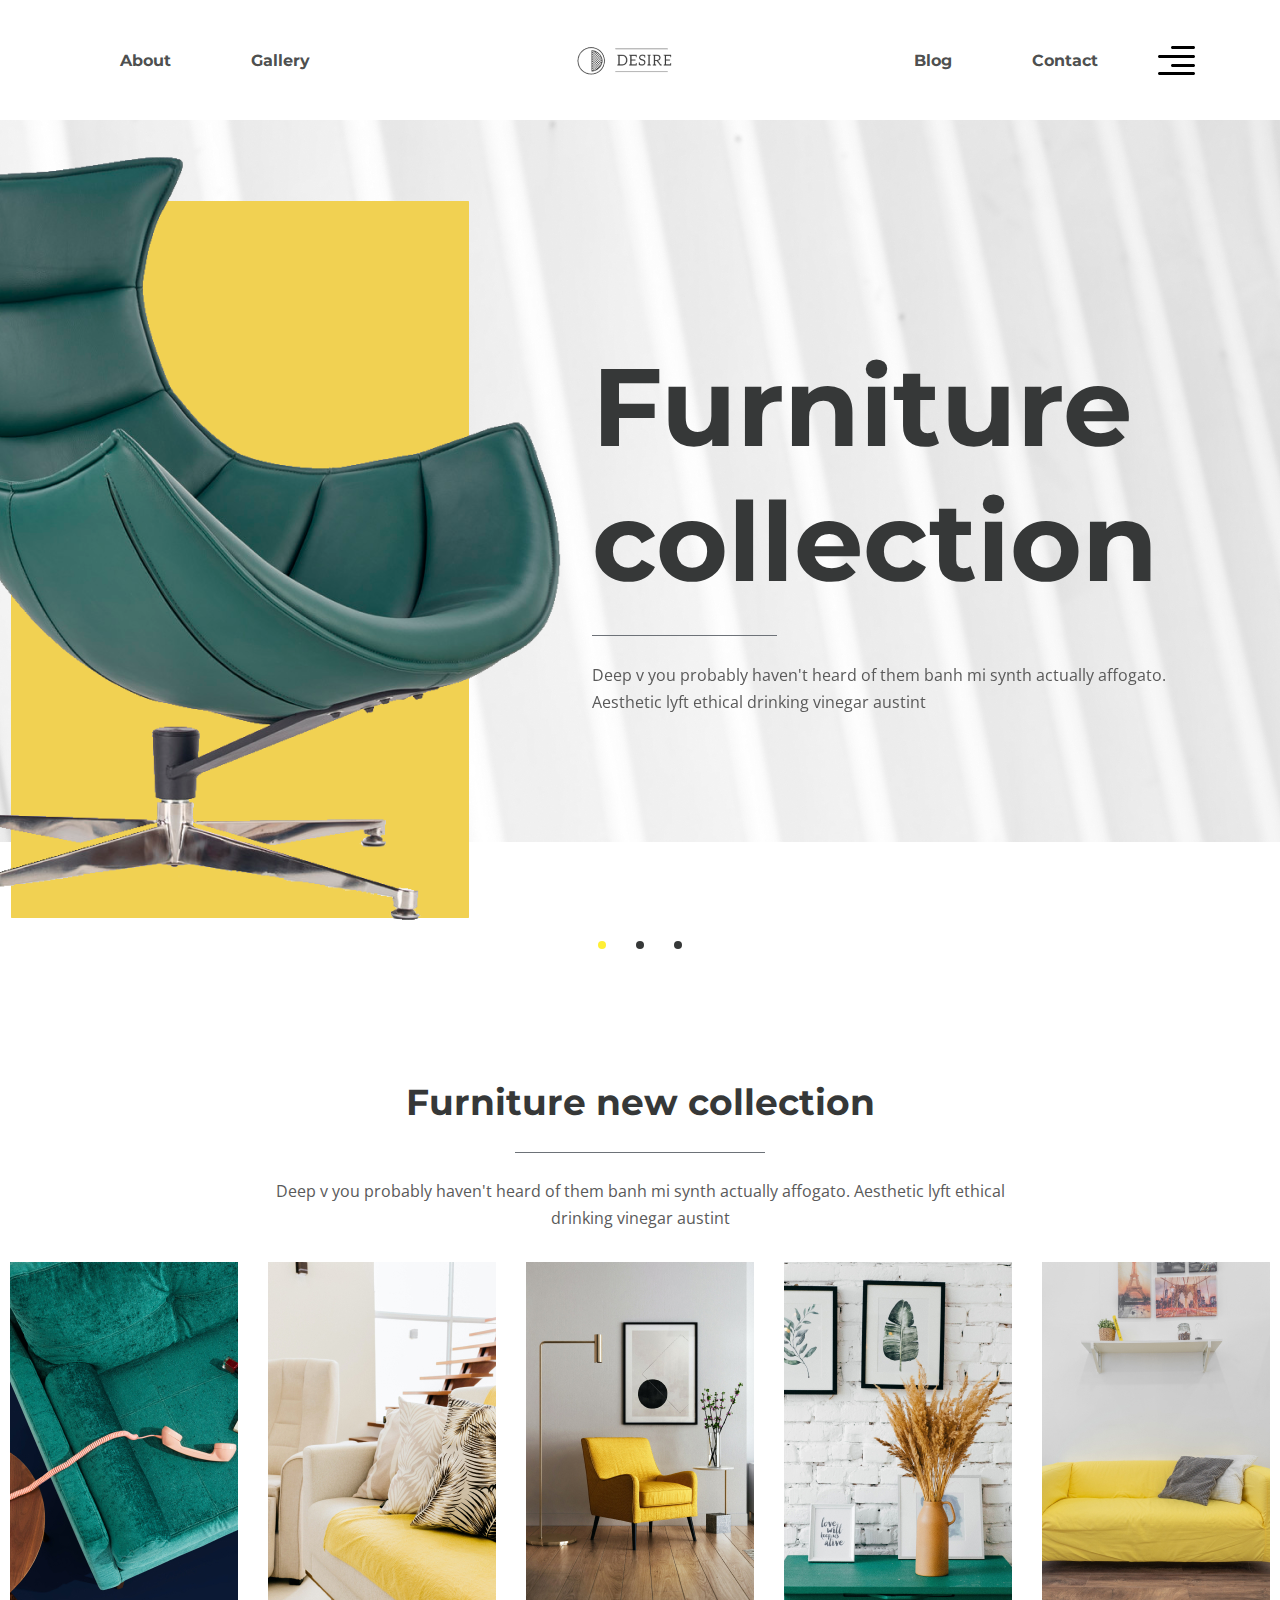
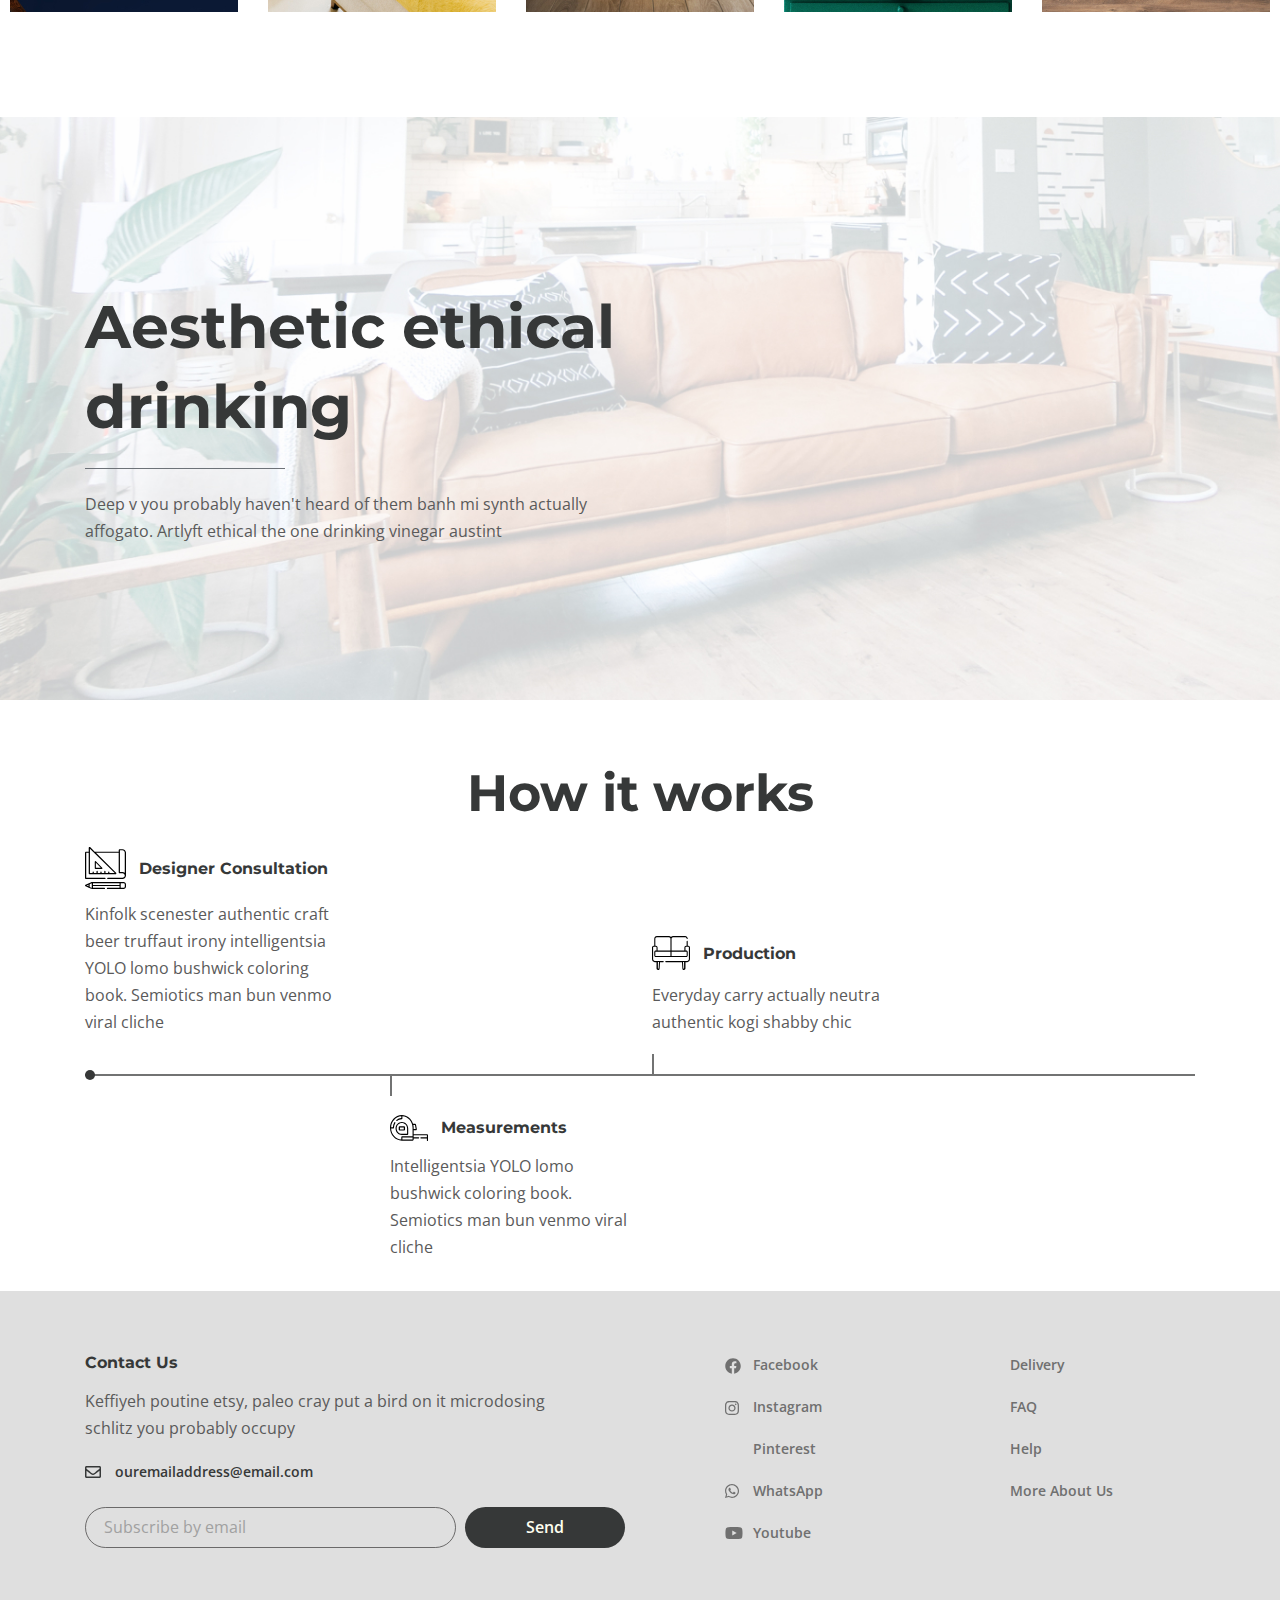
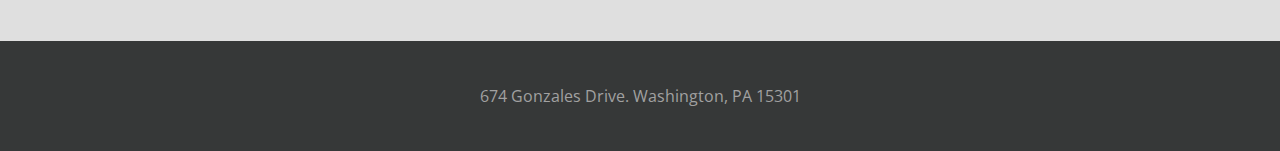
==== commit fe269cad: "added decor&works-path sections" ====
--- a/app/index.html
+++ b/app/index.html
@@ -117,7 +117,8 @@
             Furniture new collection
           </h3>
           <p class="new-collection__text">
-            Deep v you probably haven't heard of them banh mi synth actually affogato. Aesthetic lyft ethical drinking vinegar austint
+            Deep v you probably haven't heard of them banh mi synth actually affogato. Aesthetic lyft ethical drinking
+            vinegar austint
           </p>
           <div class="collection">
             <a class="collection__item" href="#">
@@ -175,6 +176,58 @@
                 </p>
               </div>
             </a>
+          </div>
+        </div>
+      </section>
+
+      <section class="decor">
+        <div class="container">
+          <h2 class="decor__title">
+            Aesthetic
+            ethical drinking
+          </h2>
+          <p class="decor__text">
+            Deep v you probably haven't heard of them banh mi synth actually affogato. Artlyft ethical the one drinking
+            vinegar austint
+          </p>
+        </div>
+      </section>
+
+      <section class="works-path">
+        <div class="container">
+          <h3 class="works-path__title">
+            How it works
+          </h3>
+          <div class="works-path__items">
+            <div class="works-path__box">
+              <div class="works-path__item works-path__item--consultation">
+                <img class="works-path__item-img" src="images/graphic-tool.svg" alt="icon">
+                <h6 class="works-path__item-title">
+                  Designer Consultation
+                </h6>
+                <p class="works-path__item-text">
+                  Kinfolk scenester authentic craft beer truffaut irony intelligentsia YOLO lomo bushwick coloring book. Semiotics man bun venmo viral cliche
+                </p>
+              </div>
+              <div class="works-path__item works-path__item--production">
+                <img class="works-path__item-img" src="images/sofa.svg" alt="icon">
+                <h6 class="works-path__item-title">
+                  Production
+                </h6>
+                <p class="works-path__item-text">
+                  Everyday carry actually neutra authentic kogi shabby chic
+                </p>
+              </div>
+            </div>            
+            <div class="works-path__item works-path__item--measuring">
+              <img class="works-path__item-img" src="images/measuring-tape.svg" alt="icon">
+              <h6 class="works-path__item-title">
+                Measurements
+              </h6>
+              <p class="works-path__item-text">
+                Intelligentsia YOLO lomo bushwick coloring book. Semiotics man bun venmo viral cliche
+              </p>
+            </div>
           </div>
         </div>
       </section>
--- a/app/css/style.min.css
+++ b/app/css/style.min.css
@@ -1 +1 @@
-.menu__list-link,.footer__info-title,.rightside-menu__title{font-family:'Montserrat', sans-serif;font-weight:700}html{-webkit-box-sizing:border-box;box-sizing:border-box}*,*::after,*::before{-webkit-box-sizing:inherit;box-sizing:inherit}ul[class],ol[class]{padding:0}body,h1,h2,h3,h4,h5,h6,p,ul,ol,li,figure,figcaption,blockquote,dl,dd{margin:0;font-size:inherit}ul[class]{list-style:none}img{max-width:100%;display:block}input,button,textarea,select{font:inherit}a{text-decoration:none}.slick-slider{position:relative;display:block;-webkit-box-sizing:border-box;box-sizing:border-box;-webkit-touch-callout:none;-webkit-user-select:none;-moz-user-select:none;-ms-user-select:none;user-select:none;-ms-touch-action:pan-y;touch-action:pan-y;-webkit-tap-highlight-color:transparent}.slick-list{position:relative;overflow:hidden;display:block;margin:0;padding:0}.slick-list:focus{outline:none}.slick-list.dragging{cursor:pointer;cursor:hand}.slick-slider .slick-track,.slick-slider .slick-list{-webkit-transform:translate3d(0, 0, 0);-ms-transform:translate3d(0, 0, 0);transform:translate3d(0, 0, 0)}.slick-track{position:relative;left:0;top:0;display:block;margin-left:auto;margin-right:auto}.slick-track:before,.slick-track:after{content:"";display:table}.slick-track:after{clear:both}.slick-loading .slick-track{visibility:hidden}.slick-slide{float:left;height:100%;min-height:1px;display:none}[dir="rtl"] .slick-slide{float:right}.slick-slide img{display:block}.slick-slide.slick-loading img{display:none}.slick-slide.dragging img{pointer-events:none}.slick-initialized .slick-slide{display:block}.slick-loading .slick-slide{visibility:hidden}.slick-vertical .slick-slide{display:block;height:auto;border:1px solid transparent}.slick-arrow.slick-hidden{display:none}html,body{height:100%}body{font-family:'Open Sans', sans-serif;font-weight:400;font-size:16px;line-height:27px;color:#5a5a5a;overflow-x:hidden;min-width:320px}.wrapper{display:-webkit-box;display:-ms-flexbox;display:flex;-webkit-box-orient:vertical;-webkit-box-direction:normal;-ms-flex-direction:column;flex-direction:column;min-height:100%}.main{-webkit-box-flex:1;-ms-flex:1 0 auto;flex:1 0 auto}.footer{-webkit-box-flex:0;-ms-flex:0 0 auto;flex:0 0 auto}.container{max-width:1140px;margin:0 auto;padding:0 15px}.container-fluid{max-width:1920px;margin:0 auto;padding:0 10px}.slick-dots{display:-webkit-box;display:-ms-flexbox;display:flex;-webkit-box-pack:center;-ms-flex-pack:center;justify-content:center;-webkit-box-align:center;-ms-flex-align:center;align-items:center}.slick-dots li{margin:0 15px}.slick-dots button{background-color:#363838;border:none;width:8px;height:8px;border-radius:50%;padding:0;font-size:0}.slick-dots li.slick-active button{background:#ffef35}.header__inner{display:-webkit-box;display:-ms-flexbox;display:flex;-webkit-box-pack:justify;-ms-flex-pack:justify;justify-content:space-between;-webkit-box-align:center;-ms-flex-align:center;align-items:center;height:120px}.header__btn{background-color:transparent;border:none;padding:0;cursor:pointer}.logo{margin:0 auto}.menu{padding-right:15px}.menu__list{display:-webkit-box;display:-ms-flexbox;display:flex}.menu__list-item{padding-left:35px;padding-right:45px}.menu__list-link{color:rgba(54,56,56,0.9);line-height:22px}.footer__content{background:#dfdfdf;padding:60px 0 80px}.footer__inner{display:-webkit-box;display:-ms-flexbox;display:flex;-webkit-box-pack:justify;-ms-flex-pack:justify;justify-content:space-between}.footer__info{width:540px}.footer__info-title{color:#363838;margin-bottom:14px;line-height:23px}.footer__info-text{margin-bottom:16px;max-width:475px}.footer__info-email{font-weight:600;font-size:14px;color:#363838;margin-bottom:22px;padding-left:30px;display:inline-block;position:relative}.footer__info-email::before{content:'';background-image:url(../images/envelope.svg);position:absolute;top:8px;left:0;width:16px;height:12px}.footer__form{display:-webkit-box;display:-ms-flexbox;display:flex}.footer__form-input{padding:6px 10px 6px 18px;border-radius:21px;background-color:transparent;border:1px solid rgba(56,54,54,0.7);outline:none;width:100%}.footer__form-input::-webkit-input-placeholder{font-family:'Open Sans', sans-serif;font-weight:400;font-size:16px;line-height:27px;color:#a1a1a1}.footer__form-input::-moz-placeholder{font-family:'Open Sans', sans-serif;font-weight:400;font-size:16px;line-height:27px;color:#a1a1a1}.footer__form-input:-ms-input-placeholder{font-family:'Open Sans', sans-serif;font-weight:400;font-size:16px;line-height:27px;color:#a1a1a1}.footer__form-input::-ms-input-placeholder{font-family:'Open Sans', sans-serif;font-weight:400;font-size:16px;line-height:27px;color:#a1a1a1}.footer__form-input::placeholder{font-family:'Open Sans', sans-serif;font-weight:400;font-size:16px;line-height:27px;color:#a1a1a1}.footer__form-button{background-color:#363838;border:none;color:#fffff0;border-radius:21px;font-weight:600;padding:6px 12px;min-width:160px;margin-left:9px;cursor:pointer}.footer__social{width:125px;margin-right:auto;margin-left:100px}.footer__social-link{padding-left:28px;position:relative}.footer__social-link::before{content:'';position:absolute;left:0;top:3px;width:16px;height:16px}.footer__social-link--facebook::before{background-image:url(../images/facebook.svg)}.footer__social-link--instagram::before{background-image:url(../images/instagram.svg);width:14px;height:14px;top:4px}.footer__social-link--pinterest::before{background-image:url(../images/pinterest.svg)}.footer__social-link--whatsapp::before{background-image:url(../images/whatsapp.svg);width:14px;height:14px}.footer__social-link--youtube::before{background-image:url(../images/youtube.svg);width:18px;height:12px;top:4px}.footer__social-item,.footer__menu-item{margin-bottom:15px;font-weight:600;font-size:14px}.footer__social-link,.footer__menu-link{color:#707070}.footer__menu{margin-right:60px;width:125px}.footer__copyright{background-color:#363838;color:#a1a1a1;text-align:center;padding:42px 0 41px}.rightside-menu{position:absolute;right:0;top:0;bottom:0;max-width:694px;width:100%;background:#fff;padding-top:40px;-webkit-box-shadow:-2px 3px 17px 0px #000;box-shadow:-2px 3px 17px 0px #000;-webkit-transition:all .5s;-o-transition:all .5s;transition:all .5s}.rightside-menu.rightside-menu--close{-webkit-transform:translateX(500%);-ms-transform:translateX(500%);transform:translateX(500%)}.rightside-menu__close{background-color:transparent;border:none;padding:0;cursor:pointer;margin-left:50px;margin-bottom:60px;outline:none}.rightside-menu__content{text-align:center;max-width:485px;margin:0 auto}.rightside-menu__logo{margin-bottom:40px;display:inline-block}.rightside-menu__title{color:#363838;font-size:36px;line-height:51px;position:relative;margin-bottom:17px;padding-bottom:17px}.rightside-menu__title::after{content:'';position:absolute;bottom:0;left:0;right:0;max-width:252px;margin:0 auto;height:1px;background:#6d7278}.rightside-menu__text{margin-bottom:75px}.rightside-menu__images{max-width:485px}.top__inner{padding-bottom:70px;position:relative}.top__inner::after{content:'';position:absolute;background-image:url(../images/slider-bg.jpg);width:100%;height:722px;top:0;z-index:-1}.top__slider-item{display:-webkit-box !important;display:-ms-flexbox !important;display:flex !important;-webkit-box-pack:center;-ms-flex-pack:center;justify-content:center;-webkit-box-align:center;-ms-flex-align:center;align-items:center}.top__slider-img{margin-left:-14%;max-width:703px;height:815px;-o-object-fit:cover;object-fit:cover}.top__slider-info{max-width:645px;margin-left:25px}.top__slider-title{color:#363838;font-size:110px;line-height:135px;padding-bottom:26px;margin-bottom:26px;position:relative}.top__slider-title::after{content:'';position:absolute;left:0;bottom:0;height:1px;width:185px;background:#6d7278}.top__slider-text{max-width:585px}.new-collection{text-align:center;padding:45px 0 105px}.new-collection__title{color:#363838;font-size:36px;line-height:51px;padding-bottom:25px;margin-bottom:25px;position:relative}.new-collection__title::after{content:'';position:absolute;height:1px;width:250px;bottom:0;left:0;right:0;margin:0 auto;background:#6d7278}.new-collection__text{max-width:730px;margin:0 auto 30px}.collection{display:-ms-grid;display:grid;-ms-grid-columns:(1fr)[5];grid-template-columns:repeat(5, 1fr);grid-gap:30px}.collection__item{position:relative}.collection__item:hover .collection__info{opacity:1}.collection__images{min-height:350px;-o-object-fit:cover;object-fit:cover}.collection__info{position:absolute;top:0;left:0;bottom:0;right:0;background-color:rgba(255,255,255,0.7);padding:10px;display:-webkit-box;display:-ms-flexbox;display:flex;-webkit-box-orient:vertical;-webkit-box-direction:normal;-ms-flex-direction:column;flex-direction:column;-webkit-box-align:center;-ms-flex-align:center;align-items:center;-webkit-box-pack:center;-ms-flex-pack:center;justify-content:center;opacity:0;-webkit-transition:all .4s;-o-transition:all .4s;transition:all .4s}.collection__info-title{font-size:20px;line-height:25px;color:#363838;padding-bottom:19px;margin-bottom:19px;position:relative}.collection__info-title::after{content:'';bottom:0;position:absolute;height:1px;background:#6d7278;width:80%;margin:0 auto;left:0;right:0}.collection__info-text{font-weight:600;font-size:14px;color:#707070}
+.menu__list-link,.footer__info-title,.rightside-menu__title,.top__slider-title,.new-collection__title,.collection__info-title,.decor__title,.works-path__title,.works-path__item-title{font-family:'Montserrat', sans-serif;font-weight:700}html{-webkit-box-sizing:border-box;box-sizing:border-box}*,*::after,*::before{-webkit-box-sizing:inherit;box-sizing:inherit}ul[class],ol[class]{padding:0}body,h1,h2,h3,h4,h5,h6,p,ul,ol,li,figure,figcaption,blockquote,dl,dd{margin:0;font-size:inherit}ul[class]{list-style:none}img{max-width:100%;display:block}input,button,textarea,select{font:inherit}a{text-decoration:none}.slick-slider{position:relative;display:block;-webkit-box-sizing:border-box;box-sizing:border-box;-webkit-touch-callout:none;-webkit-user-select:none;-moz-user-select:none;-ms-user-select:none;user-select:none;-ms-touch-action:pan-y;touch-action:pan-y;-webkit-tap-highlight-color:transparent}.slick-list{position:relative;overflow:hidden;display:block;margin:0;padding:0}.slick-list:focus{outline:none}.slick-list.dragging{cursor:pointer;cursor:hand}.slick-slider .slick-track,.slick-slider .slick-list{-webkit-transform:translate3d(0, 0, 0);-ms-transform:translate3d(0, 0, 0);transform:translate3d(0, 0, 0)}.slick-track{position:relative;left:0;top:0;display:block;margin-left:auto;margin-right:auto}.slick-track:before,.slick-track:after{content:"";display:table}.slick-track:after{clear:both}.slick-loading .slick-track{visibility:hidden}.slick-slide{float:left;height:100%;min-height:1px;display:none}[dir="rtl"] .slick-slide{float:right}.slick-slide img{display:block}.slick-slide.slick-loading img{display:none}.slick-slide.dragging img{pointer-events:none}.slick-initialized .slick-slide{display:block}.slick-loading .slick-slide{visibility:hidden}.slick-vertical .slick-slide{display:block;height:auto;border:1px solid transparent}.slick-arrow.slick-hidden{display:none}html,body{height:100%}body{font-family:'Open Sans', sans-serif;font-weight:400;font-size:16px;line-height:27px;color:#5a5a5a;overflow-x:hidden;min-width:320px}.wrapper{display:-webkit-box;display:-ms-flexbox;display:flex;-webkit-box-orient:vertical;-webkit-box-direction:normal;-ms-flex-direction:column;flex-direction:column;min-height:100%}.main{-webkit-box-flex:1;-ms-flex:1 0 auto;flex:1 0 auto}.footer{-webkit-box-flex:0;-ms-flex:0 0 auto;flex:0 0 auto}.container{max-width:1140px;margin:0 auto;padding:0 15px}.container-fluid{max-width:1920px;margin:0 auto;padding:0 10px}.slick-dots{display:-webkit-box;display:-ms-flexbox;display:flex;-webkit-box-pack:center;-ms-flex-pack:center;justify-content:center;-webkit-box-align:center;-ms-flex-align:center;align-items:center}.slick-dots li{margin:0 15px}.slick-dots button{background-color:#363838;border:none;width:8px;height:8px;border-radius:50%;padding:0;font-size:0}.slick-dots li.slick-active button{background:#ffef35}.header__inner{display:-webkit-box;display:-ms-flexbox;display:flex;-webkit-box-pack:justify;-ms-flex-pack:justify;justify-content:space-between;-webkit-box-align:center;-ms-flex-align:center;align-items:center;height:120px}.header__btn{background-color:transparent;border:none;padding:0;cursor:pointer}.logo{margin:0 auto}.menu{padding-right:15px}.menu__list{display:-webkit-box;display:-ms-flexbox;display:flex}.menu__list-item{padding-left:35px;padding-right:45px}.menu__list-link{color:rgba(54,56,56,0.9);line-height:22px}.footer__content{background:#dfdfdf;padding:60px 0 80px}.footer__inner{display:-webkit-box;display:-ms-flexbox;display:flex;-webkit-box-pack:justify;-ms-flex-pack:justify;justify-content:space-between}.footer__info{width:540px}.footer__info-title{color:#363838;margin-bottom:14px;line-height:23px}.footer__info-text{margin-bottom:16px;max-width:475px}.footer__info-email{font-weight:600;font-size:14px;color:#363838;margin-bottom:22px;padding-left:30px;display:inline-block;position:relative}.footer__info-email::before{content:'';background-image:url(../images/envelope.svg);position:absolute;top:8px;left:0;width:16px;height:12px}.footer__form{display:-webkit-box;display:-ms-flexbox;display:flex}.footer__form-input{padding:6px 10px 6px 18px;border-radius:21px;background-color:transparent;border:1px solid rgba(56,54,54,0.7);outline:none;width:100%}.footer__form-input::-webkit-input-placeholder{font-family:'Open Sans', sans-serif;font-weight:400;font-size:16px;line-height:27px;color:#a1a1a1}.footer__form-input::-moz-placeholder{font-family:'Open Sans', sans-serif;font-weight:400;font-size:16px;line-height:27px;color:#a1a1a1}.footer__form-input:-ms-input-placeholder{font-family:'Open Sans', sans-serif;font-weight:400;font-size:16px;line-height:27px;color:#a1a1a1}.footer__form-input::-ms-input-placeholder{font-family:'Open Sans', sans-serif;font-weight:400;font-size:16px;line-height:27px;color:#a1a1a1}.footer__form-input::placeholder{font-family:'Open Sans', sans-serif;font-weight:400;font-size:16px;line-height:27px;color:#a1a1a1}.footer__form-button{background-color:#363838;border:none;color:#fffff0;border-radius:21px;font-weight:600;padding:6px 12px;min-width:160px;margin-left:9px;cursor:pointer}.footer__social{width:125px;margin-right:auto;margin-left:100px}.footer__social-link{padding-left:28px;position:relative}.footer__social-link::before{content:'';position:absolute;left:0;top:3px;width:16px;height:16px}.footer__social-link--facebook::before{background-image:url(../images/facebook.svg)}.footer__social-link--instagram::before{background-image:url(../images/instagram.svg);width:14px;height:14px;top:4px}.footer__social-link--pinterest::before{background-image:url(../images/pinterest.svg)}.footer__social-link--whatsapp::before{background-image:url(../images/whatsapp.svg);width:14px;height:14px}.footer__social-link--youtube::before{background-image:url(../images/youtube.svg);width:18px;height:12px;top:4px}.footer__social-item,.footer__menu-item{margin-bottom:15px;font-weight:600;font-size:14px}.footer__social-link,.footer__menu-link{color:#707070}.footer__menu{margin-right:60px;width:125px}.footer__copyright{background-color:#363838;color:#a1a1a1;text-align:center;padding:42px 0 41px}.rightside-menu{position:absolute;right:0;top:0;bottom:0;max-width:694px;width:100%;background:#fff;padding-top:40px;-webkit-box-shadow:-2px 3px 17px 0px #000;box-shadow:-2px 3px 17px 0px #000;-webkit-transition:all .5s;-o-transition:all .5s;transition:all .5s}.rightside-menu.rightside-menu--close{-webkit-transform:translateX(500%);-ms-transform:translateX(500%);transform:translateX(500%)}.rightside-menu__close{background-color:transparent;border:none;padding:0;cursor:pointer;margin-left:50px;margin-bottom:60px;outline:none}.rightside-menu__content{text-align:center;max-width:485px;margin:0 auto}.rightside-menu__logo{margin-bottom:40px;display:inline-block}.rightside-menu__title{color:#363838;font-size:36px;line-height:51px;position:relative;margin-bottom:17px;padding-bottom:17px}.rightside-menu__title::after{content:'';position:absolute;bottom:0;left:0;right:0;max-width:252px;margin:0 auto;height:1px;background:#6d7278}.rightside-menu__text{margin-bottom:75px}.rightside-menu__images{max-width:485px}.top__inner{padding-bottom:70px;position:relative}.top__inner::after{content:'';position:absolute;background-image:url(../images/slider-bg.jpg);width:100%;height:722px;top:0;z-index:-1}.top__slider-item{display:-webkit-box !important;display:-ms-flexbox !important;display:flex !important;-webkit-box-pack:center;-ms-flex-pack:center;justify-content:center;-webkit-box-align:center;-ms-flex-align:center;align-items:center}.top__slider-img{margin-left:-14%;max-width:703px;height:815px;-o-object-fit:cover;object-fit:cover}.top__slider-info{max-width:645px;margin-left:25px}.top__slider-title{color:#363838;font-size:110px;line-height:135px;padding-bottom:26px;margin-bottom:26px;position:relative}.top__slider-title::after{content:'';position:absolute;left:0;bottom:0;height:1px;width:185px;background:#6d7278}.top__slider-text{max-width:585px}.new-collection{text-align:center;padding:45px 0 105px}.new-collection__title{color:#363838;font-size:36px;line-height:51px;padding-bottom:25px;margin-bottom:25px;position:relative}.new-collection__title::after{content:'';position:absolute;height:1px;width:250px;bottom:0;left:0;right:0;margin:0 auto;background:#6d7278}.new-collection__text{max-width:730px;margin:0 auto 30px}.collection{display:-ms-grid;display:grid;-ms-grid-columns:(1fr)[5];grid-template-columns:repeat(5, 1fr);grid-gap:30px}.collection__item{position:relative}.collection__item:hover .collection__info{opacity:1}.collection__images{min-height:350px;-o-object-fit:cover;object-fit:cover}.collection__info{position:absolute;top:0;left:0;bottom:0;right:0;background-color:rgba(255,255,255,0.7);padding:10px;display:-webkit-box;display:-ms-flexbox;display:flex;-webkit-box-orient:vertical;-webkit-box-direction:normal;-ms-flex-direction:column;flex-direction:column;-webkit-box-align:center;-ms-flex-align:center;align-items:center;-webkit-box-pack:center;-ms-flex-pack:center;justify-content:center;opacity:0;-webkit-transition:all .4s;-o-transition:all .4s;transition:all .4s}.collection__info-title{font-size:20px;line-height:25px;color:#363838;padding-bottom:19px;margin-bottom:19px;position:relative}.collection__info-title::after{content:'';bottom:0;position:absolute;height:1px;background:#6d7278;width:80%;margin:0 auto;left:0;right:0}.collection__info-text{font-weight:600;font-size:14px;color:#707070}.decor{padding:170px 0 155px;background-image:url(../images/decor-bg.jpg);background-size:cover;background-repeat:no-repeat}.decor__title{max-width:730px;color:#363838;font-size:60px;line-height:80px;padding-bottom:22px;margin-bottom:22px;position:relative}.decor__title::after{content:'';position:absolute;left:0;bottom:0;width:200px;height:1px;background:#6d7278}.decor__text{max-width:540px}.works-path{padding:80px 0 30px}.works-path__title{text-align:center;color:#363838;margin-bottom:40px;font-size:36px;font-size:51px}.works-path__box{display:-webkit-box;display:-ms-flexbox;display:flex;-webkit-box-align:end;-ms-flex-align:end;align-items:flex-end;border-bottom:2px solid rgba(54,56,56,0.7);position:relative}.works-path__box::before{content:'';position:absolute;bottom:-6px;left:0;width:10px;height:10px;border-radius:50%;background:#363838}.works-path__item{width:250px;display:-webkit-box;display:-ms-flexbox;display:flex;-ms-flex-wrap:wrap;flex-wrap:wrap;-webkit-box-align:center;-ms-flex-align:center;align-items:center;position:relative}.works-path__item--production{margin-left:317px}.works-path__item--production::after{content:'';position:absolute;bottom:0;left:0;height:20px;width:2px;background:rgba(54,56,56,0.7)}.works-path__item--consultation,.works-path__item--production{padding-bottom:38px}.works-path__item--measuring{padding-top:38px;margin-left:305px}.works-path__item--measuring::before{content:'';position:absolute;top:0;left:0;height:20px;width:2px;background:rgba(54,56,56,0.7)}.works-path__item-title{margin-left:13px;color:#363838}.works-path__item-text{margin-top:12px}
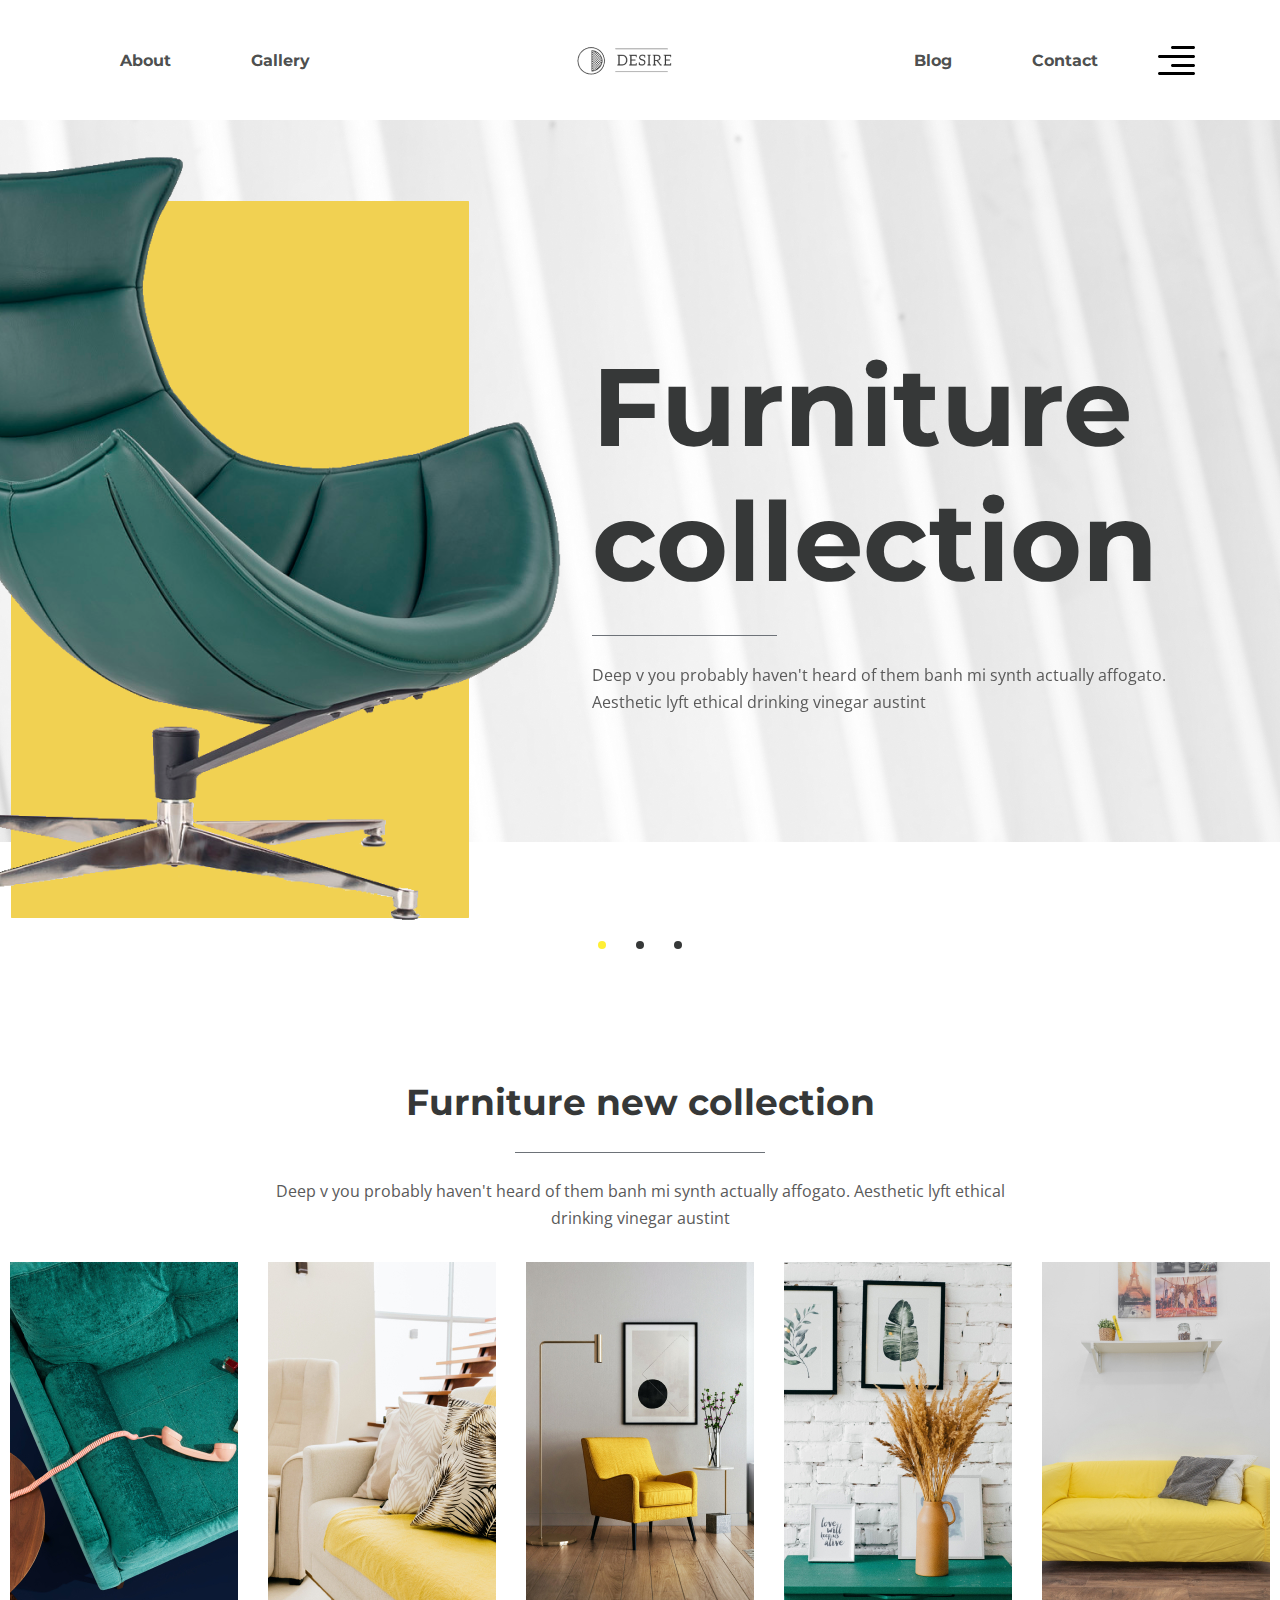
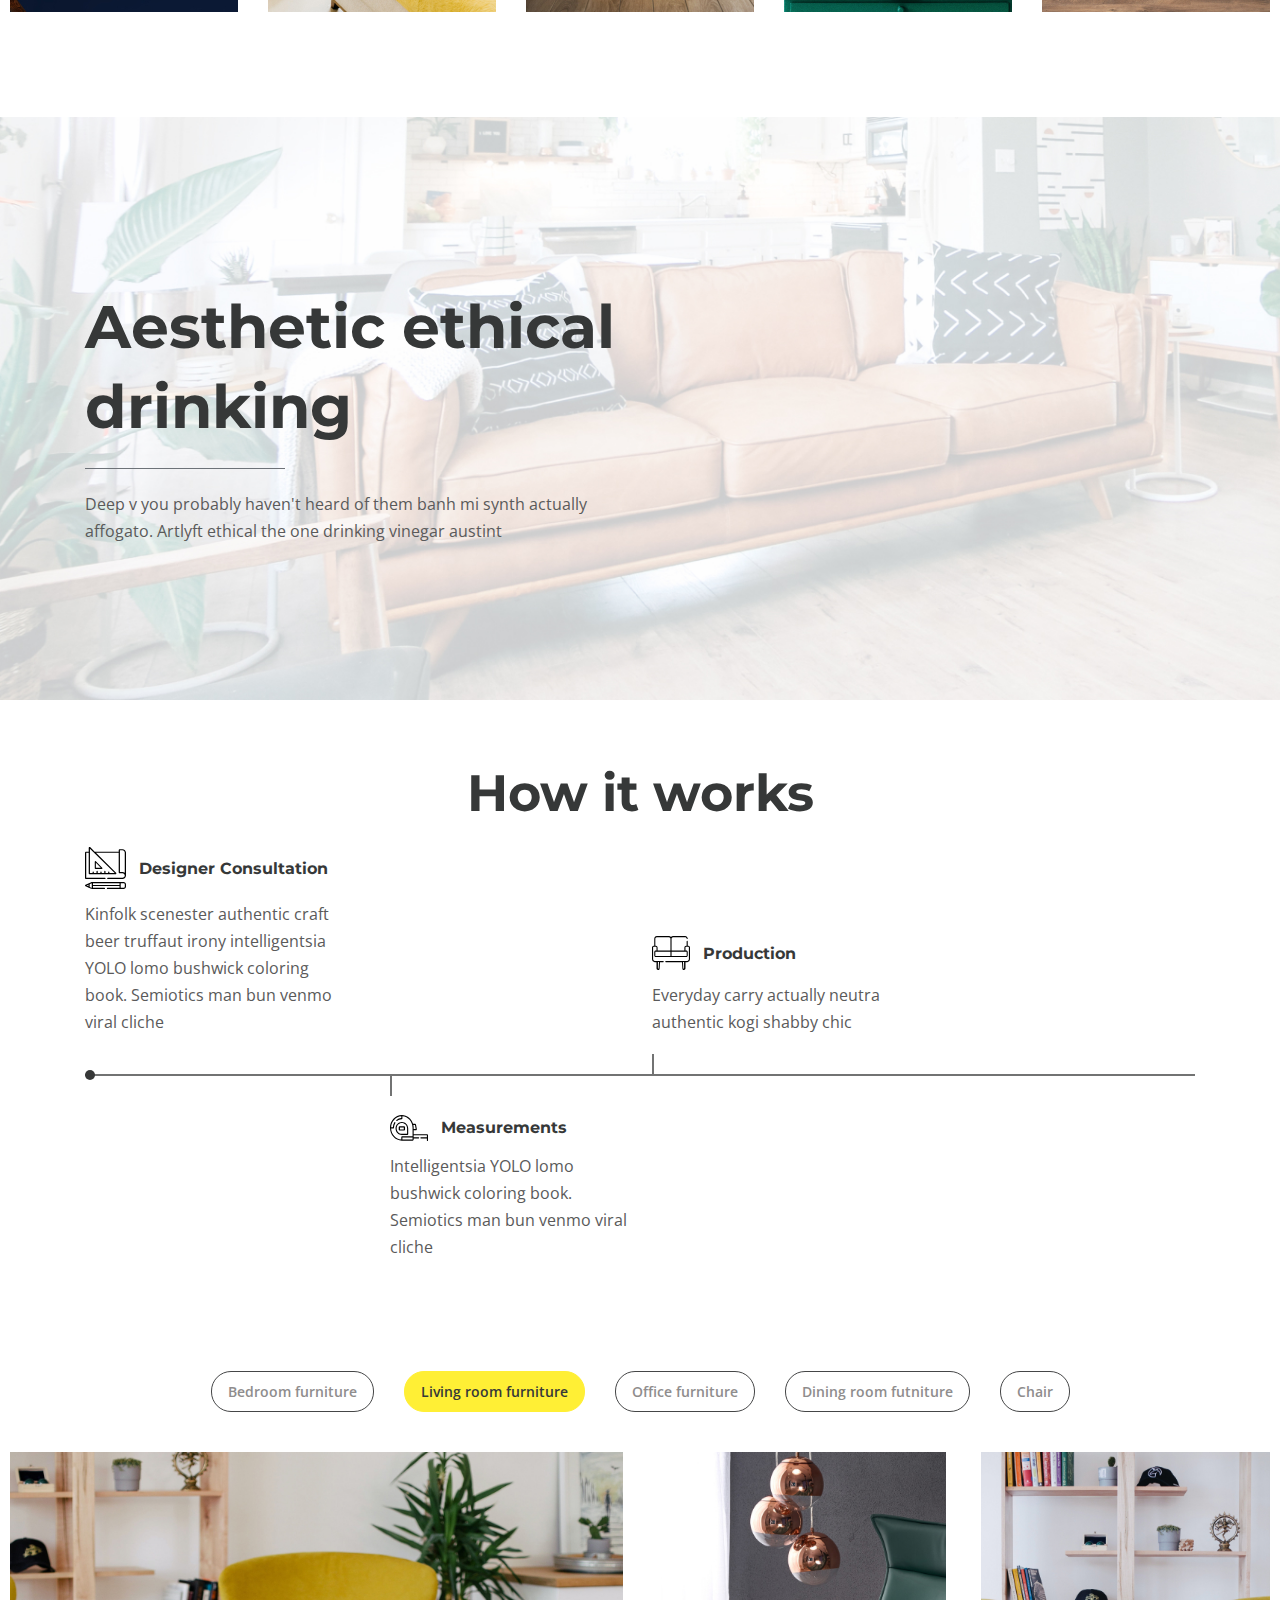
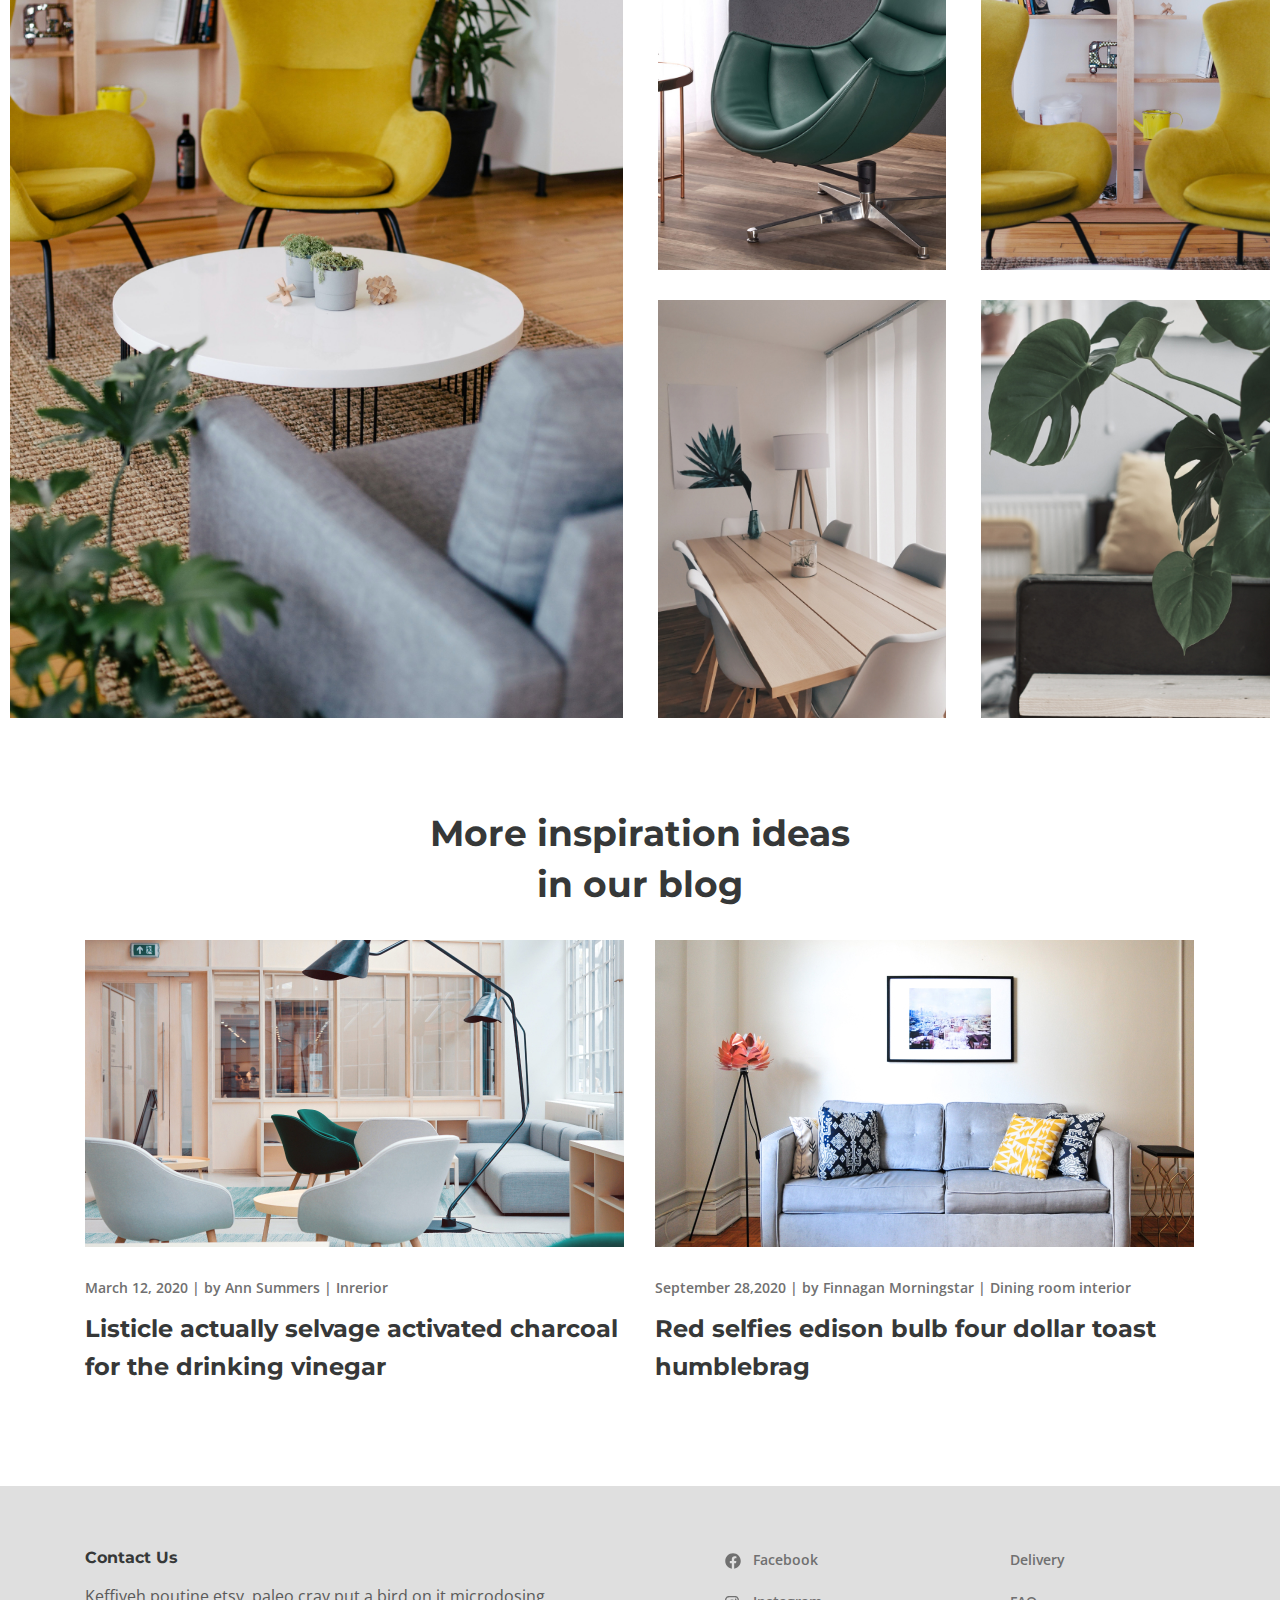
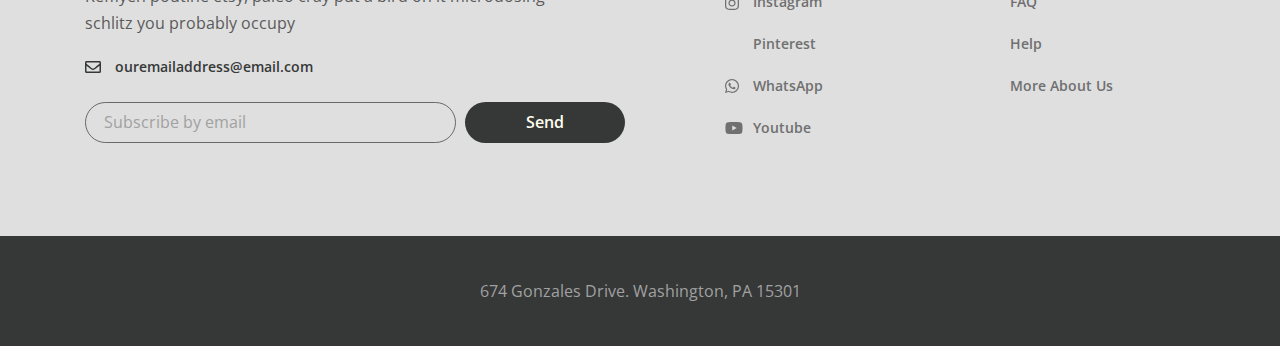
==== commit 803587d5: "added gallery&blog-box sections" ====
--- a/app/index.html
+++ b/app/index.html
@@ -227,6 +227,147 @@
               <p class="works-path__item-text">
                 Intelligentsia YOLO lomo bushwick coloring book. Semiotics man bun venmo viral cliche
               </p>
+            </div>
+          </div>
+        </div>
+      </section>
+
+      <div class="gallery">
+        <div class="container-fluid">
+          <div class="gallery__buttons">
+            <button class="gallery__btn" data-filter=".bedroom">Bedroom furniture</button>
+            <button class="gallery__btn" data-filter=".living">Living room furniture</button>
+            <button class="gallery__btn" data-filter=".office">Office furniture</button>
+            <button class="gallery__btn" data-filter=".dining">Dining room futniture</button>
+            <button class="gallery__btn" data-filter=".chair">Chair</button>
+          </div>
+          <div class="gallery__inner">
+
+            <div class="gallery__items mix bedroom">
+              <a class="gallery__item" href="#">
+                <img src="images/gallery/1.jpg" alt="images">
+              </a>
+              <a class="gallery__item" href="#">
+                <img src="images/gallery/2.jpg" alt="images">
+              </a>
+              <a class="gallery__item" href="#">
+                <img src="images/gallery/3.jpg" alt="images">
+              </a>
+              <a class="gallery__item" href="#">
+                <img src="images/gallery/4.jpg" alt="images">
+              </a>
+              <a class="gallery__item" href="#">
+                <img src="images/gallery/5.jpg" alt="images">
+              </a>
+            </div>
+            <div class="gallery__items mix living">
+              <a class="gallery__item" href="#">
+                <img src="images/gallery/1.jpg" alt="images">
+              </a>
+              <a class="gallery__item" href="#">
+                <img src="images/gallery/2.jpg" alt="images">
+              </a>
+              <a class="gallery__item" href="#">
+                <img src="images/gallery/3.jpg" alt="images">
+              </a>
+              <a class="gallery__item" href="#">
+                <img src="images/gallery/4.jpg" alt="images">
+              </a>
+              <a class="gallery__item" href="#">
+                <img src="images/gallery/5.jpg" alt="images">
+              </a>
+            </div>
+            <div class="gallery__items mix office">
+              <a class="gallery__item" href="#">
+                <img src="images/gallery/1.jpg" alt="images">
+              </a>
+              <a class="gallery__item" href="#">
+                <img src="images/gallery/2.jpg" alt="images">
+              </a>
+              <a class="gallery__item" href="#">
+                <img src="images/gallery/3.jpg" alt="images">
+              </a>
+              <a class="gallery__item" href="#">
+                <img src="images/gallery/4.jpg" alt="images">
+              </a>
+              <a class="gallery__item" href="#">
+                <img src="images/gallery/5.jpg" alt="images">
+              </a>
+            </div>
+            <div class="gallery__items mix dining">
+              <a class="gallery__item" href="#">
+                <img src="images/gallery/1.jpg" alt="images">
+              </a>
+              <a class="gallery__item" href="#">
+                <img src="images/gallery/2.jpg" alt="images">
+              </a>
+              <a class="gallery__item" href="#">
+                <img src="images/gallery/3.jpg" alt="images">
+              </a>
+              <a class="gallery__item" href="#">
+                <img src="images/gallery/4.jpg" alt="images">
+              </a>
+              <a class="gallery__item" href="#">
+                <img src="images/gallery/5.jpg" alt="images">
+              </a>
+            </div>
+            <div class="gallery__items mix chair">
+              <a class="gallery__item" href="#">
+                <img src="images/gallery/1.jpg" alt="images">
+              </a>
+              <a class="gallery__item" href="#">
+                <img src="images/gallery/2.jpg" alt="images">
+              </a>
+              <a class="gallery__item" href="#">
+                <img src="images/gallery/3.jpg" alt="images">
+              </a>
+              <a class="gallery__item" href="#">
+                <img src="images/gallery/4.jpg" alt="images">
+              </a>
+              <a class="gallery__item" href="#">
+                <img src="images/gallery/5.jpg" alt="images">
+              </a>
+            </div>
+
+          </div>
+        </div>
+      </div>
+
+      <section class="blog-box">
+        <div class="container">
+          <h3 class="blog-box__title">
+            More inspiration ideas in our blog
+          </h3>
+          <div class="blog-box__items">
+            <div class="blog-box__item">
+              <a class="blog-box__img-link" href="#">
+                <img class="blog-box__img" src="images/blog/1.jpg" alt="">
+              </a>
+              <div class="blog-box__links">
+                <span class="blog-box__date">March 12, 2020</span> |
+                <a class="blog-box__author" href="#">by Ann Summers</a> |
+                <a class="blog-box__theme" href="#">Inrerior</a>
+              </div>
+              <a class="blog-box__item-title-link" href="#">
+                <h4 class="blog-box__item-title">
+                  Listicle actually selvage activated charcoal for the drinking vinegar  
+                </h4>
+              </a>
+            </div>
+            <div class="blog-box__item">
+              <a class="blog-box__img-link" href="#">
+                <img class="blog-box__img" src="images/blog/2.jpg" alt="">
+              </a>
+              <div class="blog-box__links">
+                <span class="blog-box__date">September 28,2020</span> |
+                <a class="blog-box__author" href="#">by Finnagan Morningstar</a> |
+                <a class="blog-box__theme" href="#">Dining room interior</a>
+              </div>
+              <a class="blog-box__item-title-link" href="#">
+                <h4 class="blog-box__item-title">
+                  Red selfies edison bulb four dollar toast humblebrag  
+                </h4>
+              </a>
             </div>
           </div>
         </div>
--- a/app/css/style.min.css
+++ b/app/css/style.min.css
@@ -1 +1 @@
-.menu__list-link,.footer__info-title,.rightside-menu__title,.top__slider-title,.new-collection__title,.collection__info-title,.decor__title,.works-path__title,.works-path__item-title{font-family:'Montserrat', sans-serif;font-weight:700}html{-webkit-box-sizing:border-box;box-sizing:border-box}*,*::after,*::before{-webkit-box-sizing:inherit;box-sizing:inherit}ul[class],ol[class]{padding:0}body,h1,h2,h3,h4,h5,h6,p,ul,ol,li,figure,figcaption,blockquote,dl,dd{margin:0;font-size:inherit}ul[class]{list-style:none}img{max-width:100%;display:block}input,button,textarea,select{font:inherit}a{text-decoration:none}.slick-slider{position:relative;display:block;-webkit-box-sizing:border-box;box-sizing:border-box;-webkit-touch-callout:none;-webkit-user-select:none;-moz-user-select:none;-ms-user-select:none;user-select:none;-ms-touch-action:pan-y;touch-action:pan-y;-webkit-tap-highlight-color:transparent}.slick-list{position:relative;overflow:hidden;display:block;margin:0;padding:0}.slick-list:focus{outline:none}.slick-list.dragging{cursor:pointer;cursor:hand}.slick-slider .slick-track,.slick-slider .slick-list{-webkit-transform:translate3d(0, 0, 0);-ms-transform:translate3d(0, 0, 0);transform:translate3d(0, 0, 0)}.slick-track{position:relative;left:0;top:0;display:block;margin-left:auto;margin-right:auto}.slick-track:before,.slick-track:after{content:"";display:table}.slick-track:after{clear:both}.slick-loading .slick-track{visibility:hidden}.slick-slide{float:left;height:100%;min-height:1px;display:none}[dir="rtl"] .slick-slide{float:right}.slick-slide img{display:block}.slick-slide.slick-loading img{display:none}.slick-slide.dragging img{pointer-events:none}.slick-initialized .slick-slide{display:block}.slick-loading .slick-slide{visibility:hidden}.slick-vertical .slick-slide{display:block;height:auto;border:1px solid transparent}.slick-arrow.slick-hidden{display:none}html,body{height:100%}body{font-family:'Open Sans', sans-serif;font-weight:400;font-size:16px;line-height:27px;color:#5a5a5a;overflow-x:hidden;min-width:320px}.wrapper{display:-webkit-box;display:-ms-flexbox;display:flex;-webkit-box-orient:vertical;-webkit-box-direction:normal;-ms-flex-direction:column;flex-direction:column;min-height:100%}.main{-webkit-box-flex:1;-ms-flex:1 0 auto;flex:1 0 auto}.footer{-webkit-box-flex:0;-ms-flex:0 0 auto;flex:0 0 auto}.container{max-width:1140px;margin:0 auto;padding:0 15px}.container-fluid{max-width:1920px;margin:0 auto;padding:0 10px}.slick-dots{display:-webkit-box;display:-ms-flexbox;display:flex;-webkit-box-pack:center;-ms-flex-pack:center;justify-content:center;-webkit-box-align:center;-ms-flex-align:center;align-items:center}.slick-dots li{margin:0 15px}.slick-dots button{background-color:#363838;border:none;width:8px;height:8px;border-radius:50%;padding:0;font-size:0}.slick-dots li.slick-active button{background:#ffef35}.header__inner{display:-webkit-box;display:-ms-flexbox;display:flex;-webkit-box-pack:justify;-ms-flex-pack:justify;justify-content:space-between;-webkit-box-align:center;-ms-flex-align:center;align-items:center;height:120px}.header__btn{background-color:transparent;border:none;padding:0;cursor:pointer}.logo{margin:0 auto}.menu{padding-right:15px}.menu__list{display:-webkit-box;display:-ms-flexbox;display:flex}.menu__list-item{padding-left:35px;padding-right:45px}.menu__list-link{color:rgba(54,56,56,0.9);line-height:22px}.footer__content{background:#dfdfdf;padding:60px 0 80px}.footer__inner{display:-webkit-box;display:-ms-flexbox;display:flex;-webkit-box-pack:justify;-ms-flex-pack:justify;justify-content:space-between}.footer__info{width:540px}.footer__info-title{color:#363838;margin-bottom:14px;line-height:23px}.footer__info-text{margin-bottom:16px;max-width:475px}.footer__info-email{font-weight:600;font-size:14px;color:#363838;margin-bottom:22px;padding-left:30px;display:inline-block;position:relative}.footer__info-email::before{content:'';background-image:url(../images/envelope.svg);position:absolute;top:8px;left:0;width:16px;height:12px}.footer__form{display:-webkit-box;display:-ms-flexbox;display:flex}.footer__form-input{padding:6px 10px 6px 18px;border-radius:21px;background-color:transparent;border:1px solid rgba(56,54,54,0.7);outline:none;width:100%}.footer__form-input::-webkit-input-placeholder{font-family:'Open Sans', sans-serif;font-weight:400;font-size:16px;line-height:27px;color:#a1a1a1}.footer__form-input::-moz-placeholder{font-family:'Open Sans', sans-serif;font-weight:400;font-size:16px;line-height:27px;color:#a1a1a1}.footer__form-input:-ms-input-placeholder{font-family:'Open Sans', sans-serif;font-weight:400;font-size:16px;line-height:27px;color:#a1a1a1}.footer__form-input::-ms-input-placeholder{font-family:'Open Sans', sans-serif;font-weight:400;font-size:16px;line-height:27px;color:#a1a1a1}.footer__form-input::placeholder{font-family:'Open Sans', sans-serif;font-weight:400;font-size:16px;line-height:27px;color:#a1a1a1}.footer__form-button{background-color:#363838;border:none;color:#fffff0;border-radius:21px;font-weight:600;padding:6px 12px;min-width:160px;margin-left:9px;cursor:pointer}.footer__social{width:125px;margin-right:auto;margin-left:100px}.footer__social-link{padding-left:28px;position:relative}.footer__social-link::before{content:'';position:absolute;left:0;top:3px;width:16px;height:16px}.footer__social-link--facebook::before{background-image:url(../images/facebook.svg)}.footer__social-link--instagram::before{background-image:url(../images/instagram.svg);width:14px;height:14px;top:4px}.footer__social-link--pinterest::before{background-image:url(../images/pinterest.svg)}.footer__social-link--whatsapp::before{background-image:url(../images/whatsapp.svg);width:14px;height:14px}.footer__social-link--youtube::before{background-image:url(../images/youtube.svg);width:18px;height:12px;top:4px}.footer__social-item,.footer__menu-item{margin-bottom:15px;font-weight:600;font-size:14px}.footer__social-link,.footer__menu-link{color:#707070}.footer__menu{margin-right:60px;width:125px}.footer__copyright{background-color:#363838;color:#a1a1a1;text-align:center;padding:42px 0 41px}.rightside-menu{position:absolute;right:0;top:0;bottom:0;max-width:694px;width:100%;background:#fff;padding-top:40px;-webkit-box-shadow:-2px 3px 17px 0px #000;box-shadow:-2px 3px 17px 0px #000;-webkit-transition:all .5s;-o-transition:all .5s;transition:all .5s}.rightside-menu.rightside-menu--close{-webkit-transform:translateX(500%);-ms-transform:translateX(500%);transform:translateX(500%)}.rightside-menu__close{background-color:transparent;border:none;padding:0;cursor:pointer;margin-left:50px;margin-bottom:60px;outline:none}.rightside-menu__content{text-align:center;max-width:485px;margin:0 auto}.rightside-menu__logo{margin-bottom:40px;display:inline-block}.rightside-menu__title{color:#363838;font-size:36px;line-height:51px;position:relative;margin-bottom:17px;padding-bottom:17px}.rightside-menu__title::after{content:'';position:absolute;bottom:0;left:0;right:0;max-width:252px;margin:0 auto;height:1px;background:#6d7278}.rightside-menu__text{margin-bottom:75px}.rightside-menu__images{max-width:485px}.top__inner{padding-bottom:70px;position:relative}.top__inner::after{content:'';position:absolute;background-image:url(../images/slider-bg.jpg);width:100%;height:722px;top:0;z-index:-1}.top__slider-item{display:-webkit-box !important;display:-ms-flexbox !important;display:flex !important;-webkit-box-pack:center;-ms-flex-pack:center;justify-content:center;-webkit-box-align:center;-ms-flex-align:center;align-items:center}.top__slider-img{margin-left:-14%;max-width:703px;height:815px;-o-object-fit:cover;object-fit:cover}.top__slider-info{max-width:645px;margin-left:25px}.top__slider-title{color:#363838;font-size:110px;line-height:135px;padding-bottom:26px;margin-bottom:26px;position:relative}.top__slider-title::after{content:'';position:absolute;left:0;bottom:0;height:1px;width:185px;background:#6d7278}.top__slider-text{max-width:585px}.new-collection{text-align:center;padding:45px 0 105px}.new-collection__title{color:#363838;font-size:36px;line-height:51px;padding-bottom:25px;margin-bottom:25px;position:relative}.new-collection__title::after{content:'';position:absolute;height:1px;width:250px;bottom:0;left:0;right:0;margin:0 auto;background:#6d7278}.new-collection__text{max-width:730px;margin:0 auto 30px}.collection{display:-ms-grid;display:grid;-ms-grid-columns:(1fr)[5];grid-template-columns:repeat(5, 1fr);grid-gap:30px}.collection__item{position:relative}.collection__item:hover .collection__info{opacity:1}.collection__images{min-height:350px;-o-object-fit:cover;object-fit:cover}.collection__info{position:absolute;top:0;left:0;bottom:0;right:0;background-color:rgba(255,255,255,0.7);padding:10px;display:-webkit-box;display:-ms-flexbox;display:flex;-webkit-box-orient:vertical;-webkit-box-direction:normal;-ms-flex-direction:column;flex-direction:column;-webkit-box-align:center;-ms-flex-align:center;align-items:center;-webkit-box-pack:center;-ms-flex-pack:center;justify-content:center;opacity:0;-webkit-transition:all .4s;-o-transition:all .4s;transition:all .4s}.collection__info-title{font-size:20px;line-height:25px;color:#363838;padding-bottom:19px;margin-bottom:19px;position:relative}.collection__info-title::after{content:'';bottom:0;position:absolute;height:1px;background:#6d7278;width:80%;margin:0 auto;left:0;right:0}.collection__info-text{font-weight:600;font-size:14px;color:#707070}.decor{padding:170px 0 155px;background-image:url(../images/decor-bg.jpg);background-size:cover;background-repeat:no-repeat}.decor__title{max-width:730px;color:#363838;font-size:60px;line-height:80px;padding-bottom:22px;margin-bottom:22px;position:relative}.decor__title::after{content:'';position:absolute;left:0;bottom:0;width:200px;height:1px;background:#6d7278}.decor__text{max-width:540px}.works-path{padding:80px 0 30px}.works-path__title{text-align:center;color:#363838;margin-bottom:40px;font-size:36px;font-size:51px}.works-path__box{display:-webkit-box;display:-ms-flexbox;display:flex;-webkit-box-align:end;-ms-flex-align:end;align-items:flex-end;border-bottom:2px solid rgba(54,56,56,0.7);position:relative}.works-path__box::before{content:'';position:absolute;bottom:-6px;left:0;width:10px;height:10px;border-radius:50%;background:#363838}.works-path__item{width:250px;display:-webkit-box;display:-ms-flexbox;display:flex;-ms-flex-wrap:wrap;flex-wrap:wrap;-webkit-box-align:center;-ms-flex-align:center;align-items:center;position:relative}.works-path__item--production{margin-left:317px}.works-path__item--production::after{content:'';position:absolute;bottom:0;left:0;height:20px;width:2px;background:rgba(54,56,56,0.7)}.works-path__item--consultation,.works-path__item--production{padding-bottom:38px}.works-path__item--measuring{padding-top:38px;margin-left:305px}.works-path__item--measuring::before{content:'';position:absolute;top:0;left:0;height:20px;width:2px;background:rgba(54,56,56,0.7)}.works-path__item-title{margin-left:13px;color:#363838}.works-path__item-text{margin-top:12px}
+.menu__list-link,.footer__info-title,.rightside-menu__title,.top__slider-title,.new-collection__title,.collection__info-title,.decor__title,.works-path__title,.works-path__item-title,.blog-box__title,.blog-box__item-title{font-family:'Montserrat', sans-serif;font-weight:700}html{-webkit-box-sizing:border-box;box-sizing:border-box}*,*::after,*::before{-webkit-box-sizing:inherit;box-sizing:inherit}ul[class],ol[class]{padding:0}body,h1,h2,h3,h4,h5,h6,p,ul,ol,li,figure,figcaption,blockquote,dl,dd{margin:0;font-size:inherit}ul[class]{list-style:none}img{max-width:100%;display:block}input,button,textarea,select{font:inherit}a{text-decoration:none}.slick-slider{position:relative;display:block;-webkit-box-sizing:border-box;box-sizing:border-box;-webkit-touch-callout:none;-webkit-user-select:none;-moz-user-select:none;-ms-user-select:none;user-select:none;-ms-touch-action:pan-y;touch-action:pan-y;-webkit-tap-highlight-color:transparent}.slick-list{position:relative;overflow:hidden;display:block;margin:0;padding:0}.slick-list:focus{outline:none}.slick-list.dragging{cursor:pointer;cursor:hand}.slick-slider .slick-track,.slick-slider .slick-list{-webkit-transform:translate3d(0, 0, 0);-ms-transform:translate3d(0, 0, 0);transform:translate3d(0, 0, 0)}.slick-track{position:relative;left:0;top:0;display:block;margin-left:auto;margin-right:auto}.slick-track:before,.slick-track:after{content:"";display:table}.slick-track:after{clear:both}.slick-loading .slick-track{visibility:hidden}.slick-slide{float:left;height:100%;min-height:1px;display:none}[dir="rtl"] .slick-slide{float:right}.slick-slide img{display:block}.slick-slide.slick-loading img{display:none}.slick-slide.dragging img{pointer-events:none}.slick-initialized .slick-slide{display:block}.slick-loading .slick-slide{visibility:hidden}.slick-vertical .slick-slide{display:block;height:auto;border:1px solid transparent}.slick-arrow.slick-hidden{display:none}html,body{height:100%}body{font-family:'Open Sans', sans-serif;font-weight:400;font-size:16px;line-height:27px;color:#5a5a5a;overflow-x:hidden;min-width:320px}.wrapper{display:-webkit-box;display:-ms-flexbox;display:flex;-webkit-box-orient:vertical;-webkit-box-direction:normal;-ms-flex-direction:column;flex-direction:column;min-height:100%}.main{-webkit-box-flex:1;-ms-flex:1 0 auto;flex:1 0 auto}.footer{-webkit-box-flex:0;-ms-flex:0 0 auto;flex:0 0 auto}.container{max-width:1140px;margin:0 auto;padding:0 15px}.container-fluid{max-width:1920px;margin:0 auto;padding:0 10px}.slick-dots{display:-webkit-box;display:-ms-flexbox;display:flex;-webkit-box-pack:center;-ms-flex-pack:center;justify-content:center;-webkit-box-align:center;-ms-flex-align:center;align-items:center}.slick-dots li{margin:0 15px}.slick-dots button{background-color:#363838;border:none;width:8px;height:8px;border-radius:50%;padding:0;font-size:0}.slick-dots li.slick-active button{background:#ffef35}.header__inner{display:-webkit-box;display:-ms-flexbox;display:flex;-webkit-box-pack:justify;-ms-flex-pack:justify;justify-content:space-between;-webkit-box-align:center;-ms-flex-align:center;align-items:center;height:120px}.header__btn{background-color:transparent;border:none;padding:0;cursor:pointer}.logo{margin:0 auto}.menu{padding-right:15px}.menu__list{display:-webkit-box;display:-ms-flexbox;display:flex}.menu__list-item{padding-left:35px;padding-right:45px}.menu__list-link{color:rgba(54,56,56,0.9);line-height:22px}.footer__content{background:#dfdfdf;padding:60px 0 80px}.footer__inner{display:-webkit-box;display:-ms-flexbox;display:flex;-webkit-box-pack:justify;-ms-flex-pack:justify;justify-content:space-between}.footer__info{width:540px}.footer__info-title{color:#363838;margin-bottom:14px;line-height:23px}.footer__info-text{margin-bottom:16px;max-width:475px}.footer__info-email{font-weight:600;font-size:14px;color:#363838;margin-bottom:22px;padding-left:30px;display:inline-block;position:relative}.footer__info-email::before{content:'';background-image:url(../images/envelope.svg);position:absolute;top:8px;left:0;width:16px;height:12px}.footer__form{display:-webkit-box;display:-ms-flexbox;display:flex}.footer__form-input{padding:6px 10px 6px 18px;border-radius:21px;background-color:transparent;border:1px solid rgba(56,54,54,0.7);outline:none;width:100%}.footer__form-input::-webkit-input-placeholder{font-family:'Open Sans', sans-serif;font-weight:400;font-size:16px;line-height:27px;color:#a1a1a1}.footer__form-input::-moz-placeholder{font-family:'Open Sans', sans-serif;font-weight:400;font-size:16px;line-height:27px;color:#a1a1a1}.footer__form-input:-ms-input-placeholder{font-family:'Open Sans', sans-serif;font-weight:400;font-size:16px;line-height:27px;color:#a1a1a1}.footer__form-input::-ms-input-placeholder{font-family:'Open Sans', sans-serif;font-weight:400;font-size:16px;line-height:27px;color:#a1a1a1}.footer__form-input::placeholder{font-family:'Open Sans', sans-serif;font-weight:400;font-size:16px;line-height:27px;color:#a1a1a1}.footer__form-button{background-color:#363838;border:none;color:#fffff0;border-radius:21px;font-weight:600;padding:6px 12px;min-width:160px;margin-left:9px;cursor:pointer}.footer__social{width:125px;margin-right:auto;margin-left:100px}.footer__social-link{padding-left:28px;position:relative}.footer__social-link::before{content:'';position:absolute;left:0;top:3px;width:16px;height:16px}.footer__social-link--facebook::before{background-image:url(../images/facebook.svg)}.footer__social-link--instagram::before{background-image:url(../images/instagram.svg);width:14px;height:14px;top:4px}.footer__social-link--pinterest::before{background-image:url(../images/pinterest.svg)}.footer__social-link--whatsapp::before{background-image:url(../images/whatsapp.svg);width:14px;height:14px}.footer__social-link--youtube::before{background-image:url(../images/youtube.svg);width:18px;height:12px;top:4px}.footer__social-item,.footer__menu-item{margin-bottom:15px;font-weight:600;font-size:14px}.footer__social-link,.footer__menu-link{color:#707070}.footer__menu{margin-right:60px;width:125px}.footer__copyright{background-color:#363838;color:#a1a1a1;text-align:center;padding:42px 0 41px}.rightside-menu{position:absolute;z-index:2;right:0;top:0;bottom:0;max-width:694px;width:100%;background:#fff;padding-top:40px;-webkit-box-shadow:-2px 3px 17px 0px #000;box-shadow:-2px 3px 17px 0px #000;-webkit-transition:all .5s;-o-transition:all .5s;transition:all .5s}.rightside-menu.rightside-menu--close{-webkit-transform:translateX(500%);-ms-transform:translateX(500%);transform:translateX(500%)}.rightside-menu__close{background-color:transparent;border:none;padding:0;cursor:pointer;margin-left:50px;margin-bottom:60px;outline:none}.rightside-menu__content{text-align:center;max-width:485px;margin:0 auto}.rightside-menu__logo{margin-bottom:40px;display:inline-block}.rightside-menu__title{color:#363838;font-size:36px;line-height:51px;position:relative;margin-bottom:17px;padding-bottom:17px}.rightside-menu__title::after{content:'';position:absolute;bottom:0;left:0;right:0;max-width:252px;margin:0 auto;height:1px;background:#6d7278}.rightside-menu__text{margin-bottom:75px}.rightside-menu__images{max-width:485px}.top__inner{padding-bottom:70px;position:relative}.top__inner::after{content:'';position:absolute;background-image:url(../images/slider-bg.jpg);width:100%;height:722px;top:0;z-index:-1}.top__slider-item{display:-webkit-box !important;display:-ms-flexbox !important;display:flex !important;-webkit-box-pack:center;-ms-flex-pack:center;justify-content:center;-webkit-box-align:center;-ms-flex-align:center;align-items:center}.top__slider-img{margin-left:-14%;max-width:703px;height:815px;-o-object-fit:cover;object-fit:cover}.top__slider-info{max-width:645px;margin-left:25px}.top__slider-title{color:#363838;font-size:110px;line-height:135px;padding-bottom:26px;margin-bottom:26px;position:relative}.top__slider-title::after{content:'';position:absolute;left:0;bottom:0;height:1px;width:185px;background:#6d7278}.top__slider-text{max-width:585px}.new-collection{text-align:center;padding:45px 0 105px}.new-collection__title{color:#363838;font-size:36px;line-height:51px;padding-bottom:25px;margin-bottom:25px;position:relative}.new-collection__title::after{content:'';position:absolute;height:1px;width:250px;bottom:0;left:0;right:0;margin:0 auto;background:#6d7278}.new-collection__text{max-width:730px;margin:0 auto 30px}.collection{display:-ms-grid;display:grid;-ms-grid-columns:(1fr)[5];grid-template-columns:repeat(5, 1fr);grid-gap:30px}.collection__item{position:relative}.collection__item:hover .collection__info{opacity:1}.collection__images{min-height:350px;-o-object-fit:cover;object-fit:cover}.collection__info{position:absolute;top:0;left:0;bottom:0;right:0;background-color:rgba(255,255,255,0.7);padding:10px;display:-webkit-box;display:-ms-flexbox;display:flex;-webkit-box-orient:vertical;-webkit-box-direction:normal;-ms-flex-direction:column;flex-direction:column;-webkit-box-align:center;-ms-flex-align:center;align-items:center;-webkit-box-pack:center;-ms-flex-pack:center;justify-content:center;opacity:0;-webkit-transition:all .4s;-o-transition:all .4s;transition:all .4s}.collection__info-title{font-size:20px;line-height:25px;color:#363838;padding-bottom:19px;margin-bottom:19px;position:relative}.collection__info-title::after{content:'';bottom:0;position:absolute;height:1px;background:#6d7278;width:80%;margin:0 auto;left:0;right:0}.collection__info-text{font-weight:600;font-size:14px;color:#707070}.decor{padding:170px 0 155px;background-image:url(../images/decor-bg.jpg);background-size:cover;background-repeat:no-repeat}.decor__title{max-width:730px;color:#363838;font-size:60px;line-height:80px;padding-bottom:22px;margin-bottom:22px;position:relative}.decor__title::after{content:'';position:absolute;left:0;bottom:0;width:200px;height:1px;background:#6d7278}.decor__text{max-width:540px}.works-path{padding:80px 0 30px}.works-path__title{text-align:center;color:#363838;margin-bottom:40px;font-size:36px;font-size:51px}.works-path__box{display:-webkit-box;display:-ms-flexbox;display:flex;-webkit-box-align:end;-ms-flex-align:end;align-items:flex-end;border-bottom:2px solid rgba(54,56,56,0.7);position:relative}.works-path__box::before{content:'';position:absolute;bottom:-6px;left:0;width:10px;height:10px;border-radius:50%;background:#363838}.works-path__item{width:250px;display:-webkit-box;display:-ms-flexbox;display:flex;-ms-flex-wrap:wrap;flex-wrap:wrap;-webkit-box-align:center;-ms-flex-align:center;align-items:center;position:relative}.works-path__item--production{margin-left:317px}.works-path__item--production::after{content:'';position:absolute;bottom:0;left:0;height:20px;width:2px;background:rgba(54,56,56,0.7)}.works-path__item--consultation,.works-path__item--production{padding-bottom:38px}.works-path__item--measuring{padding-top:38px;margin-left:305px}.works-path__item--measuring::before{content:'';position:absolute;top:0;left:0;height:20px;width:2px;background:rgba(54,56,56,0.7)}.works-path__item-title{margin-left:13px;color:#363838}.works-path__item-text{margin-top:12px}.gallery{padding:80px 0 90px}.gallery__buttons{text-align:center;margin-bottom:40px}.gallery__btn{margin:0 13px;background-color:transparent;border:1px solid #454647;border-radius:20px;padding:6px 16px;color:#8f8d8d;font-size:14px;font-weight:600;cursor:pointer}.gallery .mixitup-control-active{background-color:#ffef35;border:1px solid #ffef35;color:#363838}.gallery__items{display:-ms-grid;display:grid;-ms-grid-columns:(1fr)[4];grid-template-columns:repeat(4, 1fr);-ms-grid-rows:(1fr)[2];grid-template-rows:repeat(2, 1fr);grid-gap:30px 35px}.gallery__item:first-child{-ms-grid-column-span:2;grid-column:span 2;-ms-grid-row-span:2;grid-row:span 2}.gallery__item img{-o-object-fit:cover;object-fit:cover;width:100%;height:100%;max-height:1150px}.blog-box{padding-bottom:100px}.blog-box__title{color:#363838;font-size:36px;line-height:51px;margin:0 auto 30px;text-align:center;max-width:430px}.blog-box__items{display:-ms-grid;display:grid;-ms-grid-columns:(1fr)[2];grid-template-columns:repeat(2, 1fr);grid-gap:30px}.blog-box__img-link{margin-bottom:19px;display:inline-block}.blog-box__links{margin-bottom:9px;font-size:14px;color:#707070;font-weight:600}.blog-box__date,.blog-box__author,.blog-box__theme{color:inherit}.blog-box__item-title{color:#363838;font-size:24px;line-height:38px}
